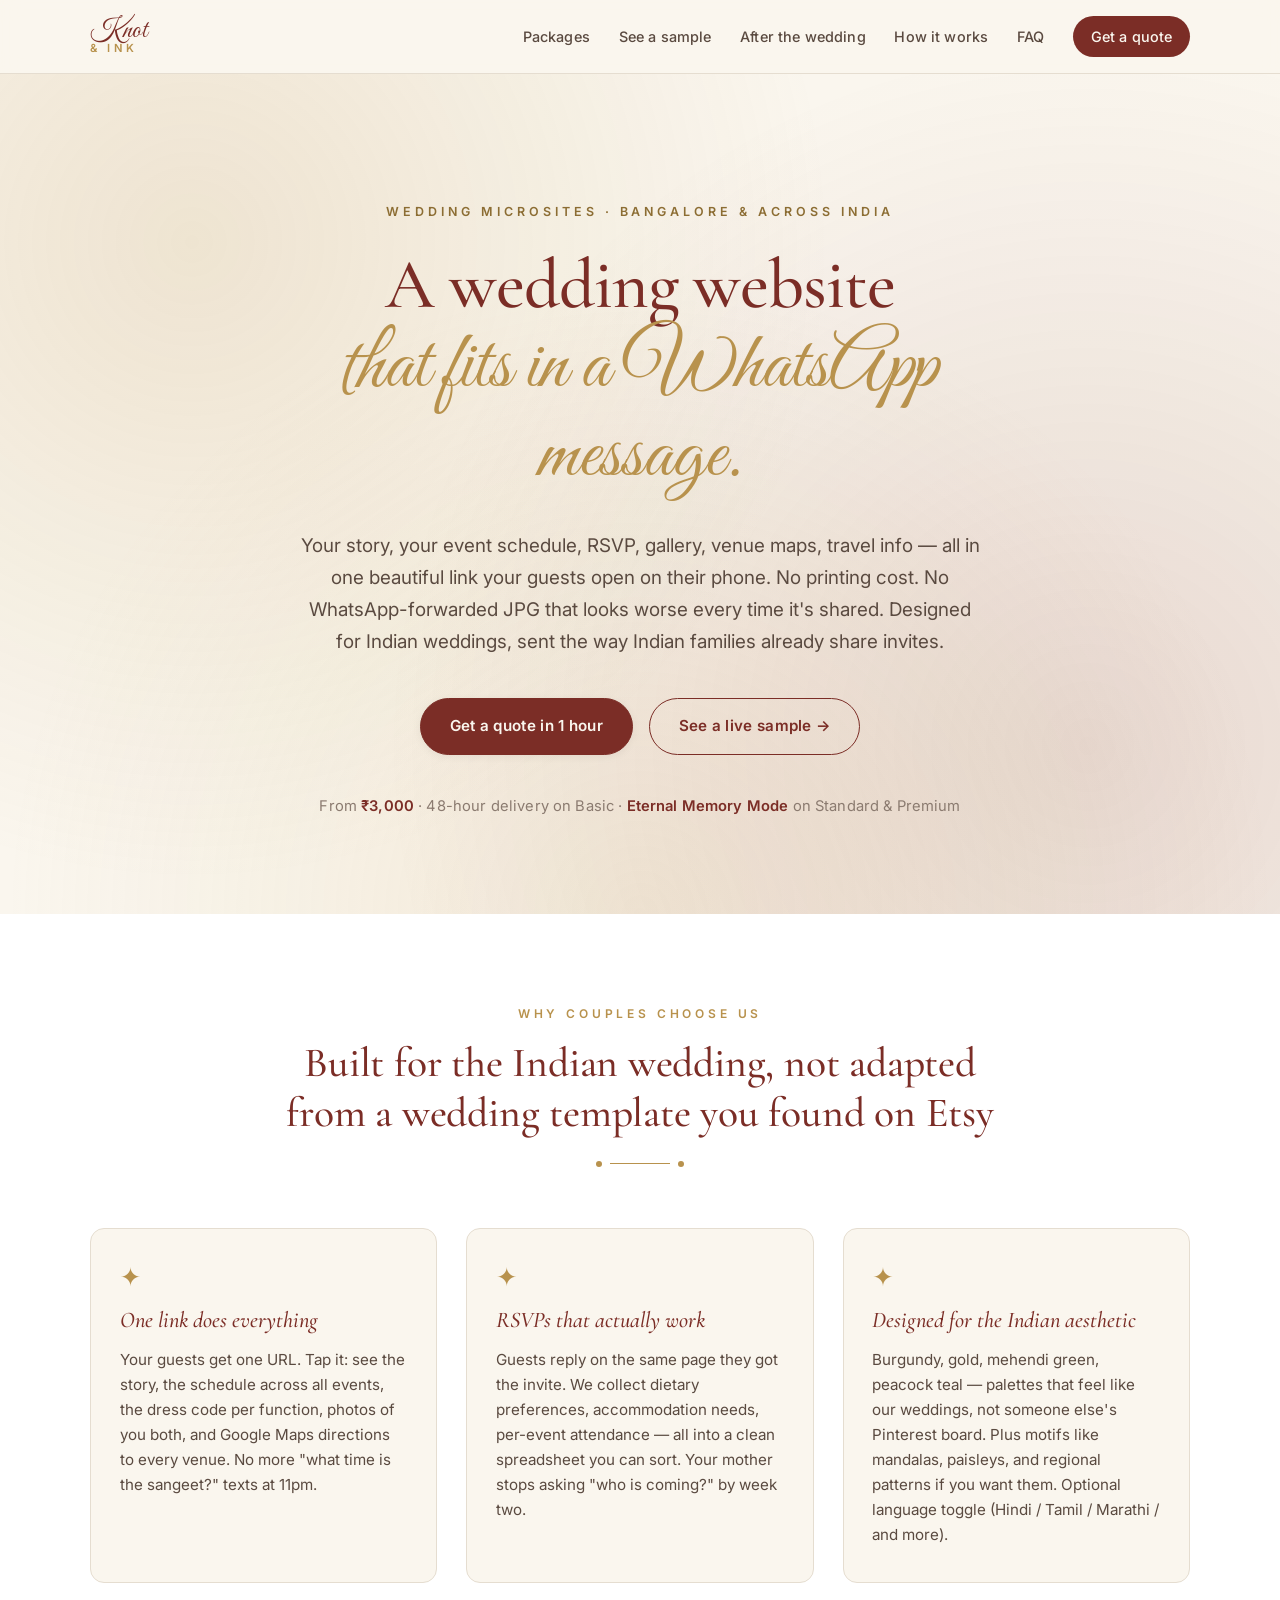
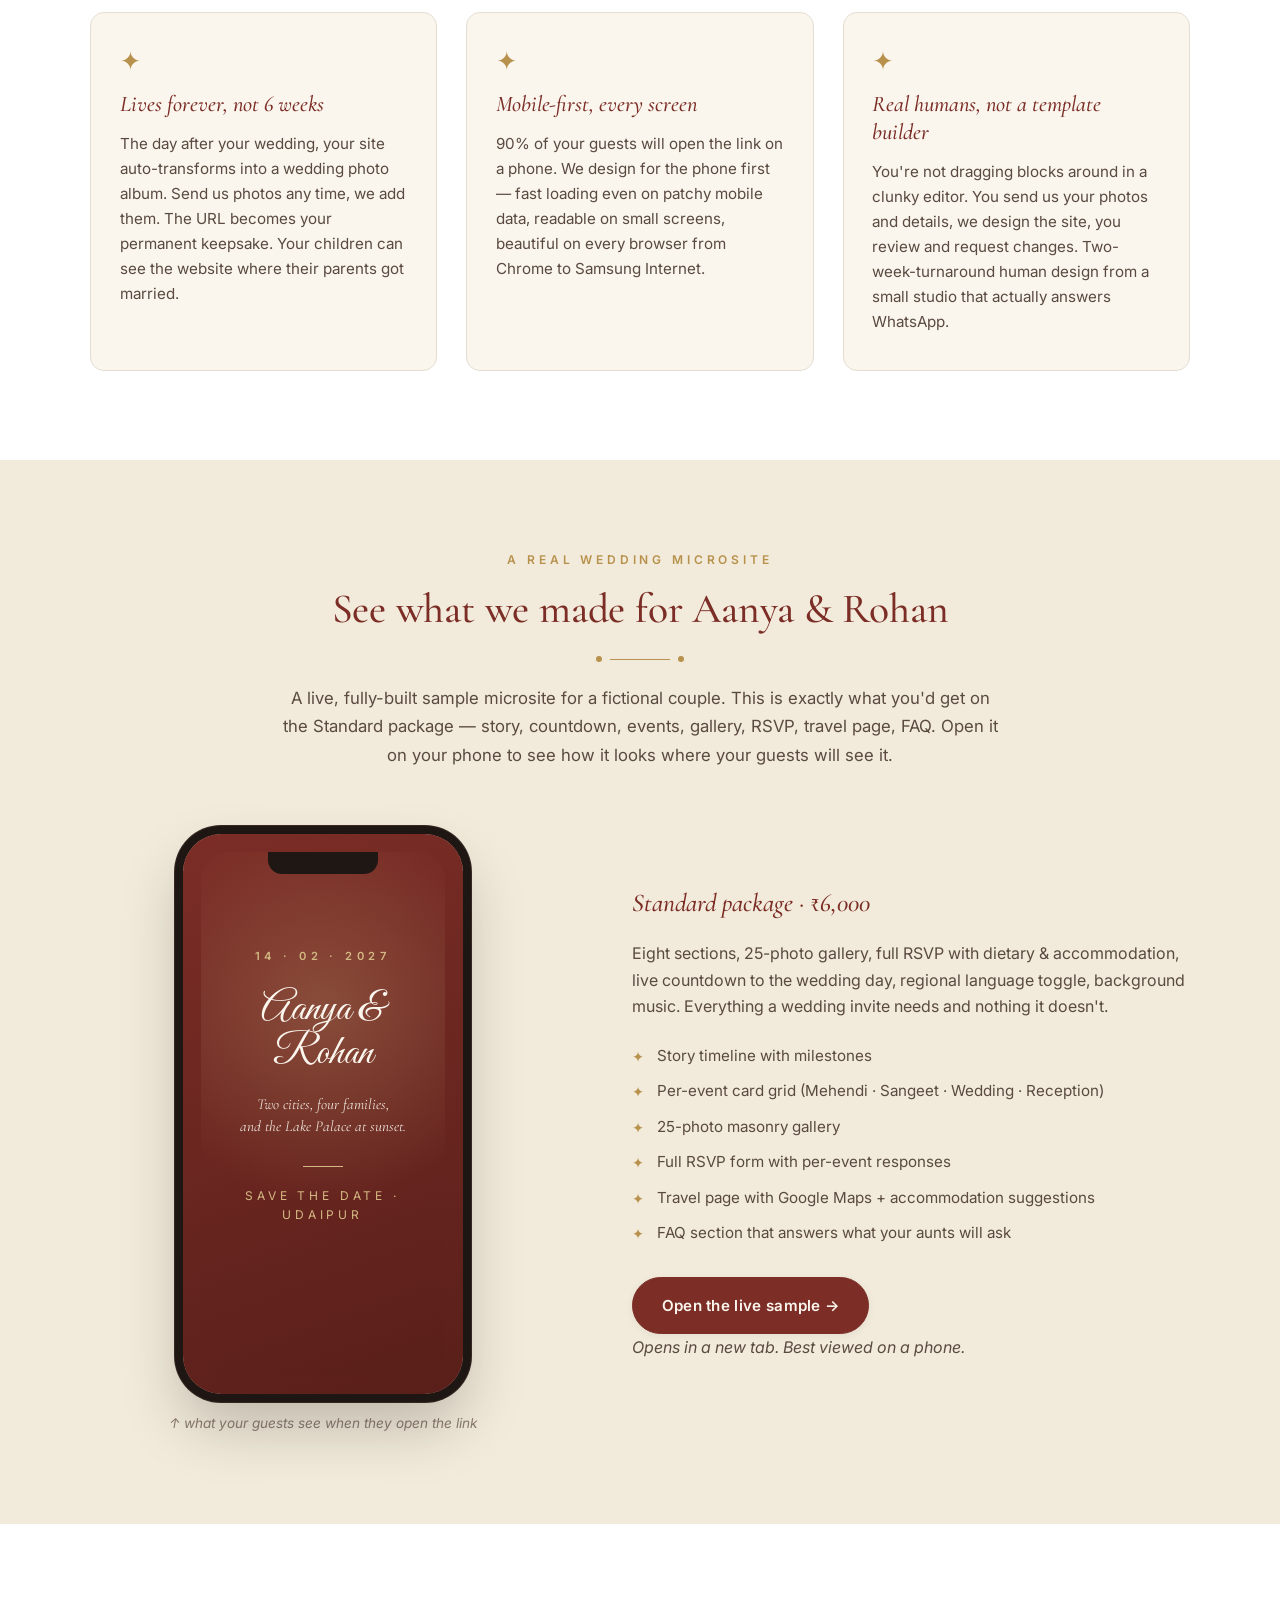
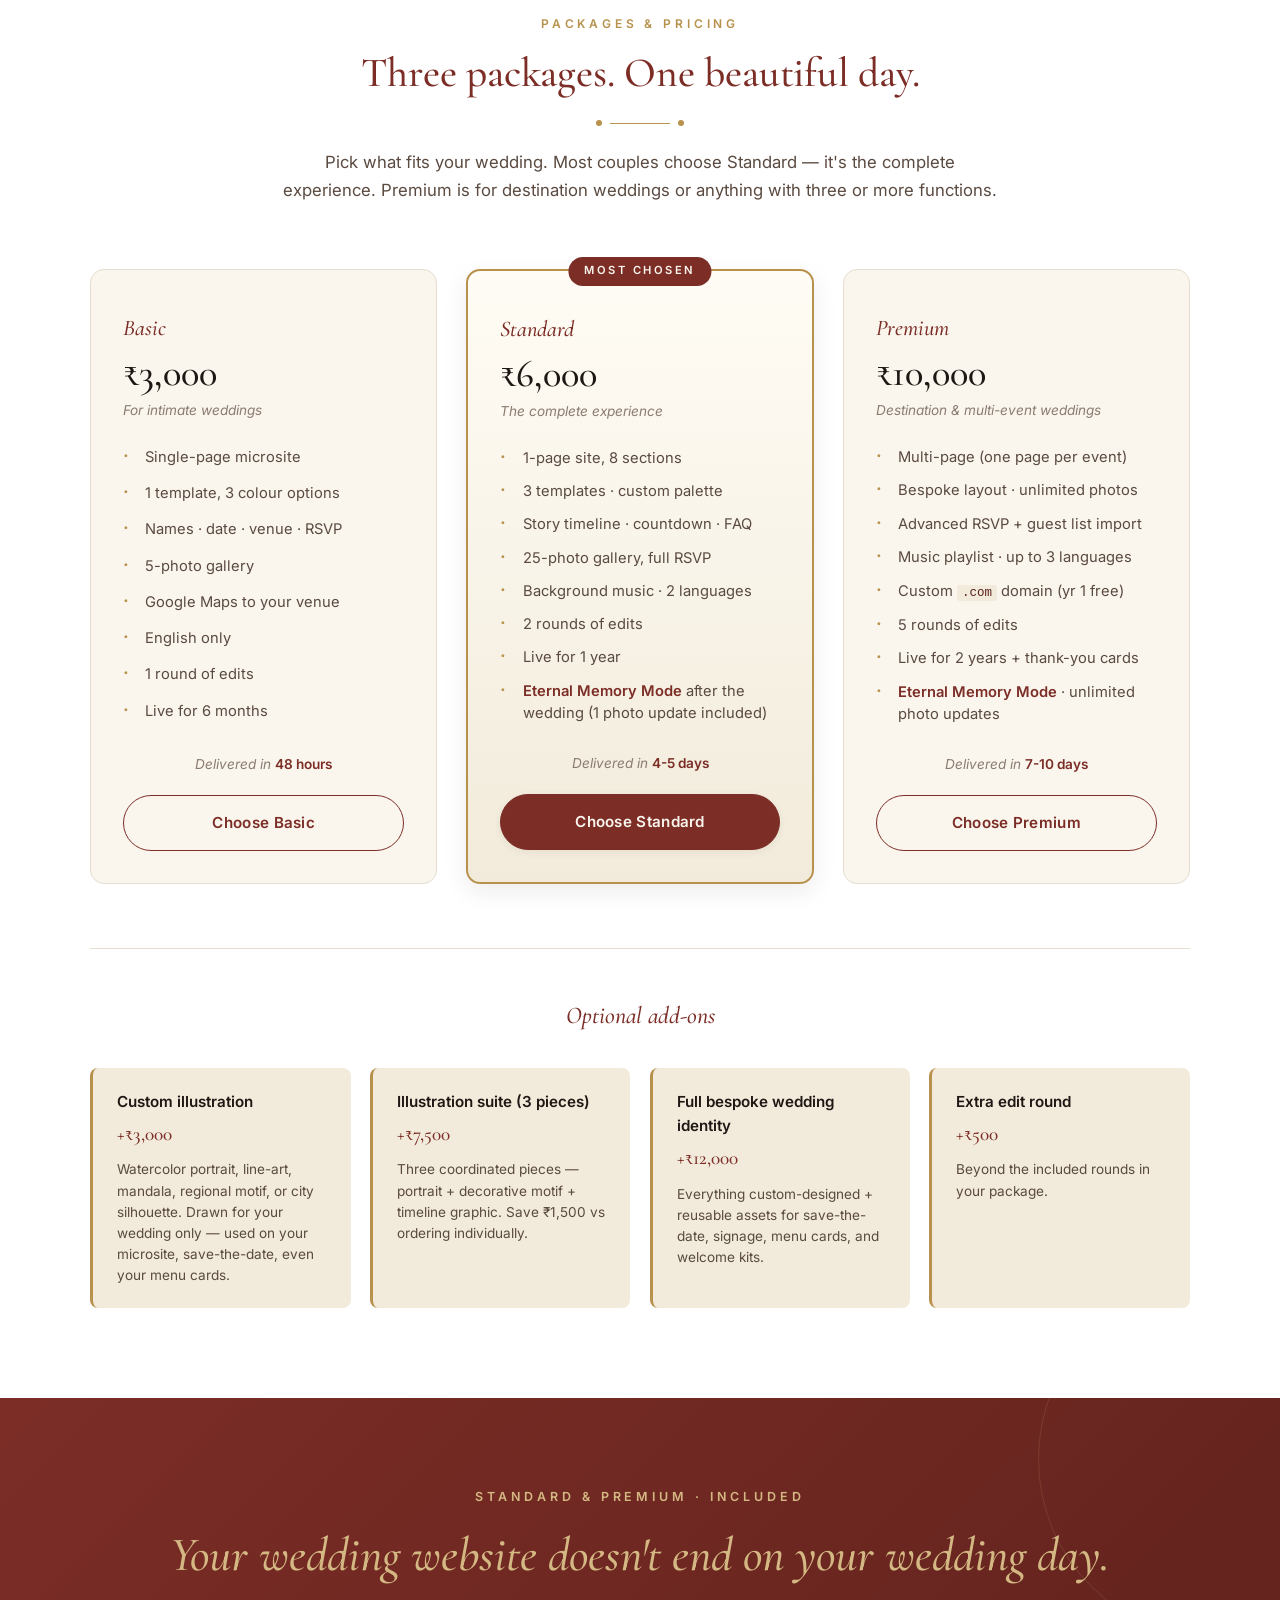
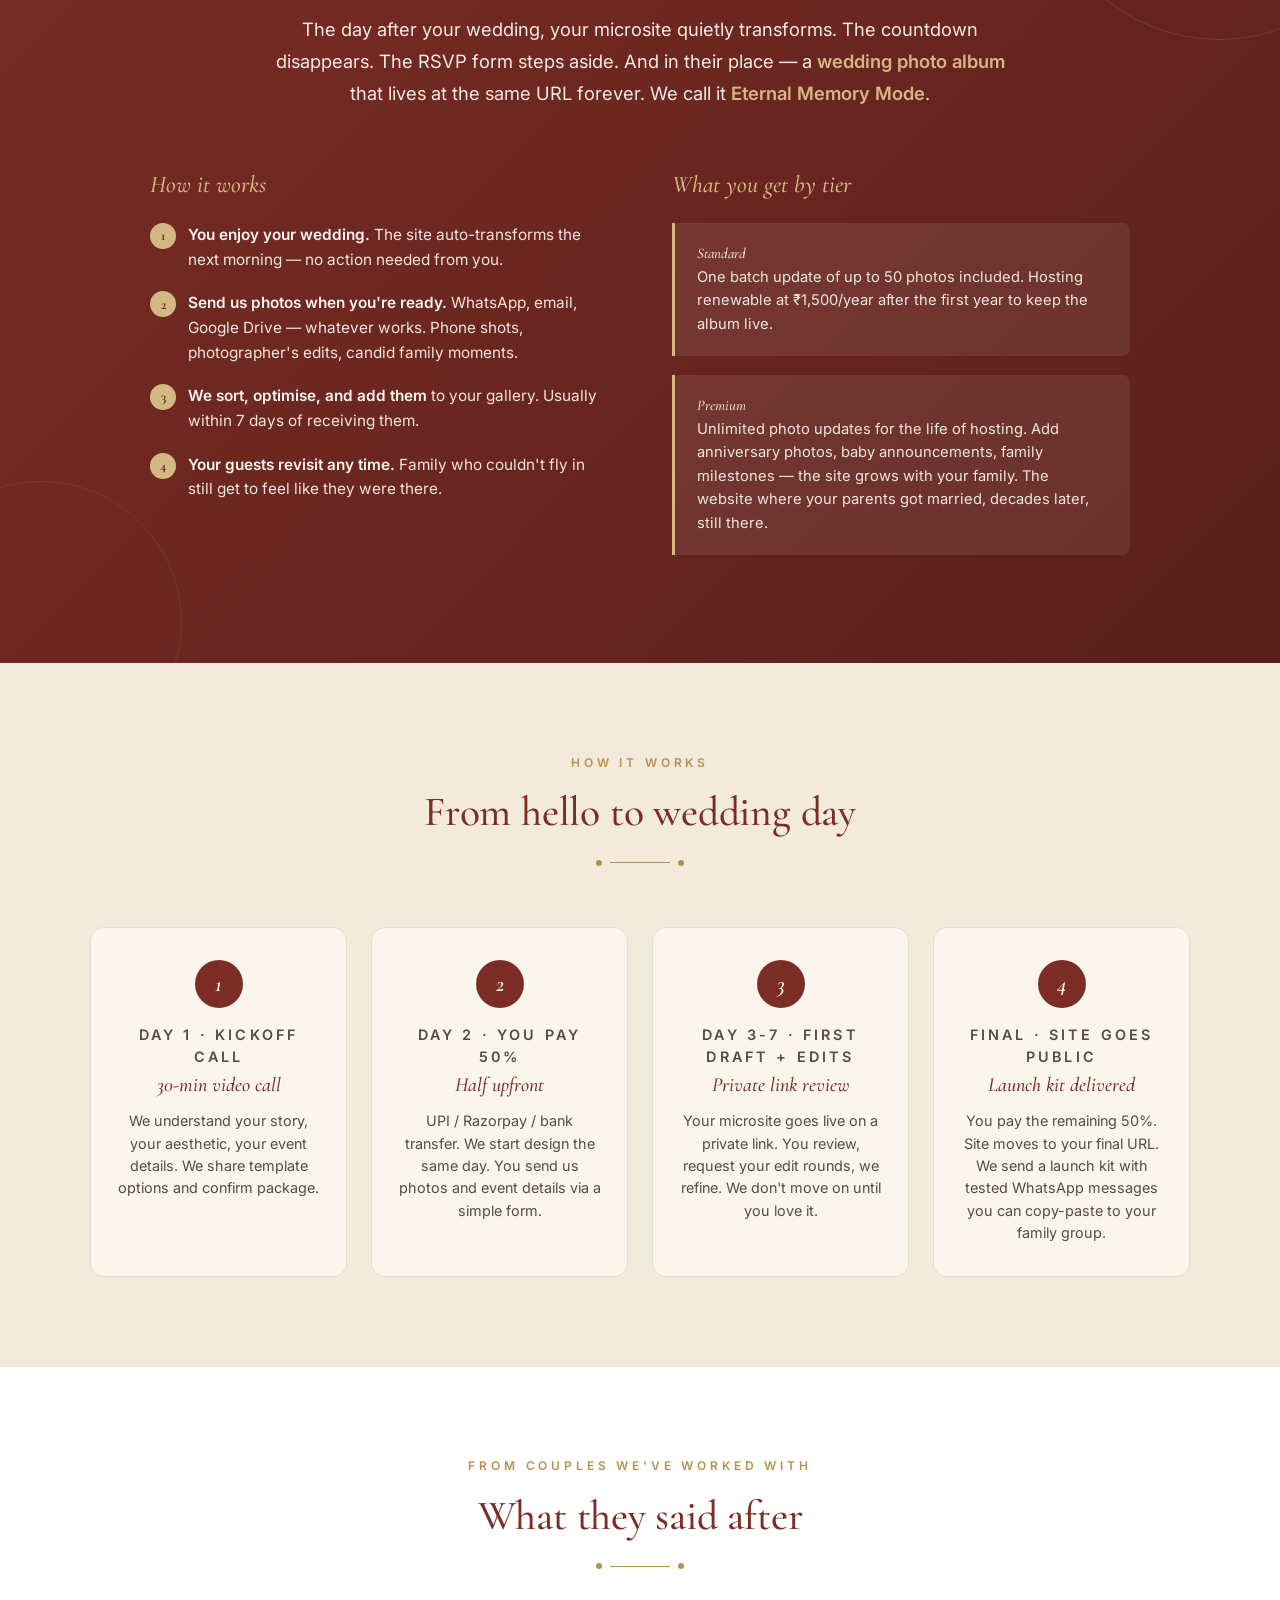
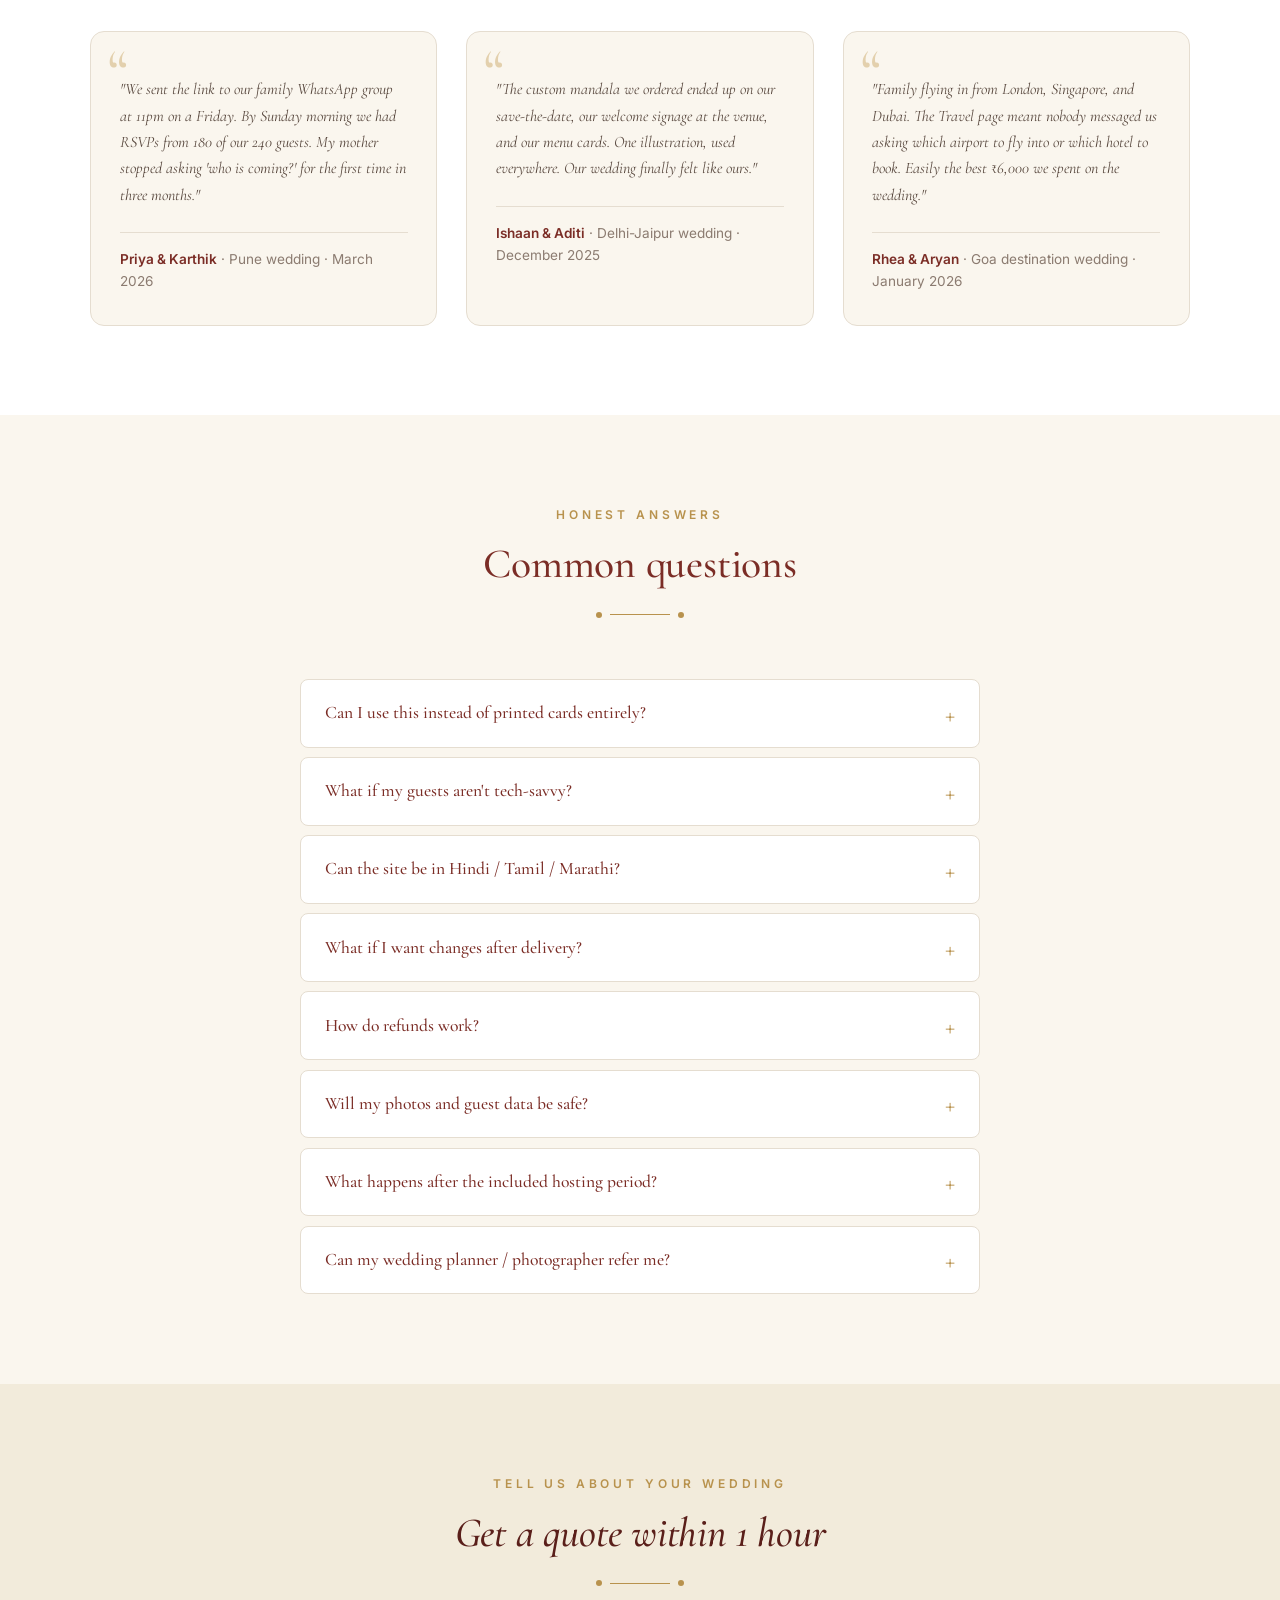
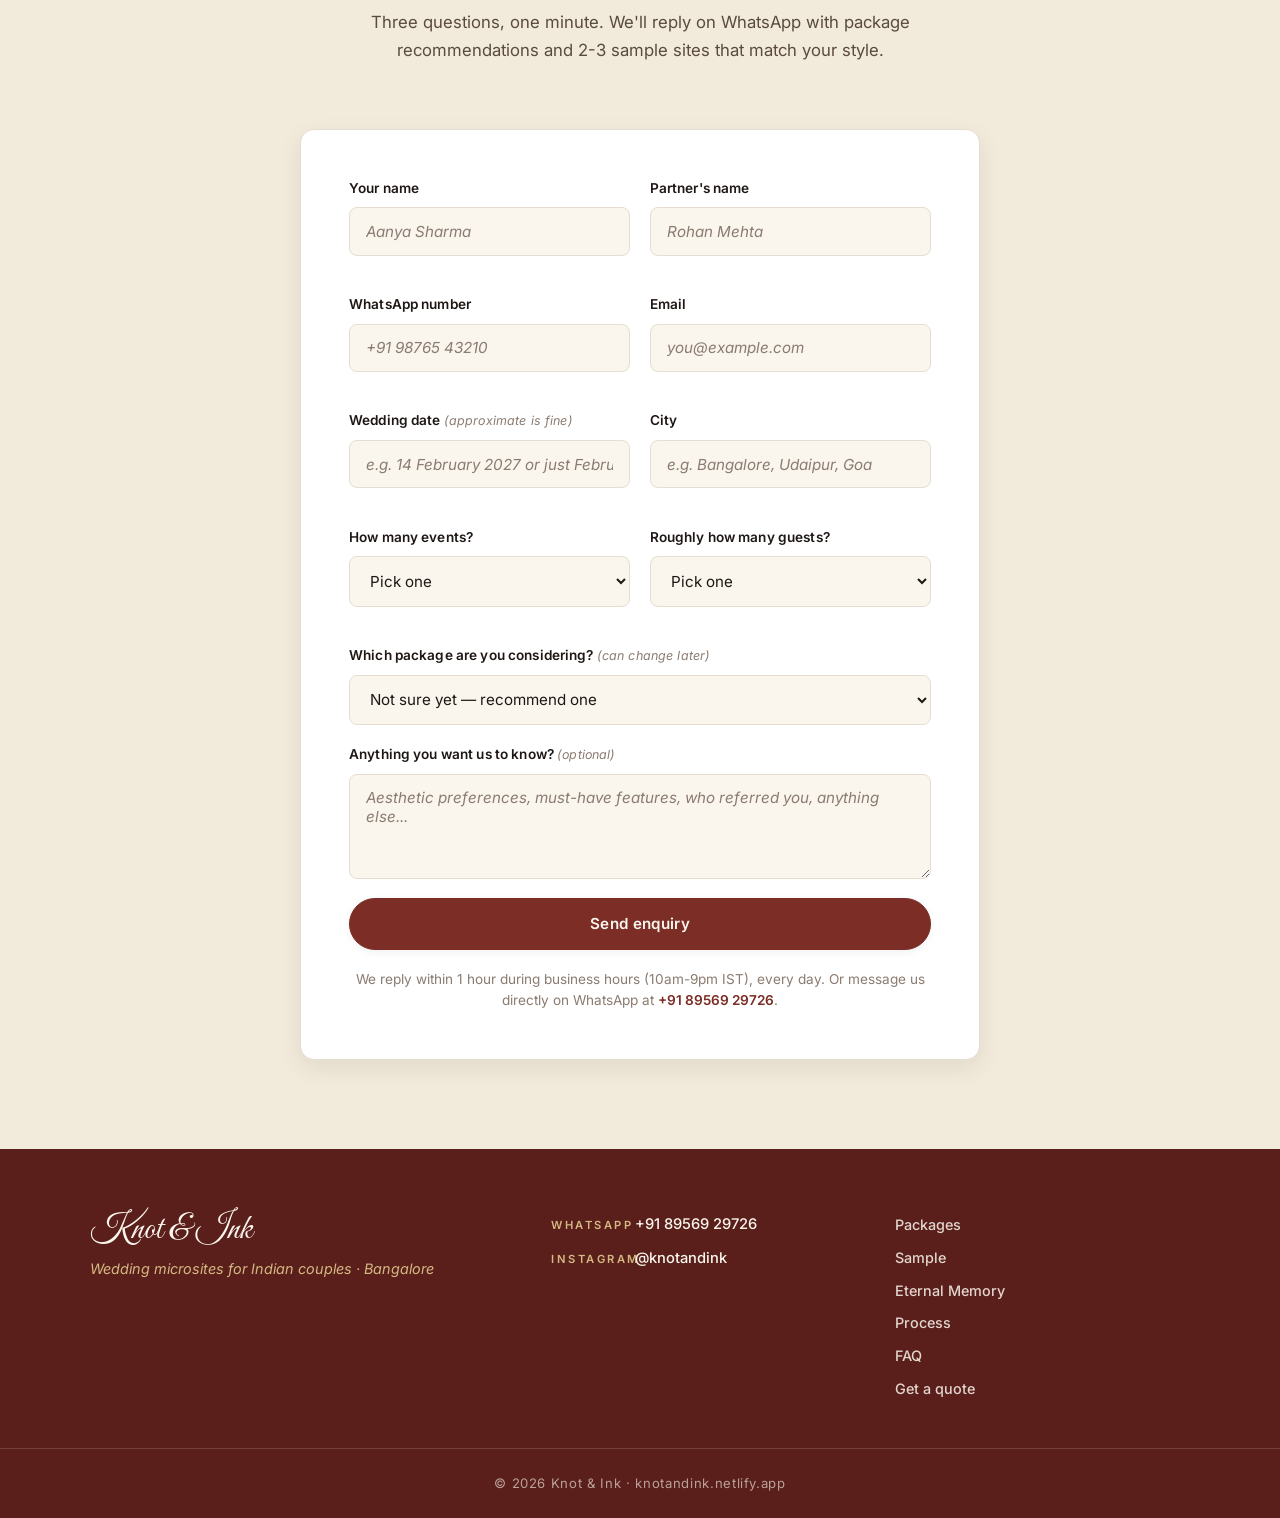
==== landing/index.html @ e6a07e38 "Initial commit: wedding-sites project (Knot & Ink) Includes: - Strategy docs: README, CONTEXT, TODO," ====
<!DOCTYPE html>
<html lang="en">
<head>
<meta charset="UTF-8" />
<meta name="viewport" content="width=device-width, initial-scale=1.0" />
<title>Knot &amp; Ink — Beautiful wedding microsites for Indian couples</title>
<meta name="description" content="Wedding microsites that get shared on WhatsApp instead of printed cards. Story, schedule, RSVP, gallery, travel info — all in one beautiful link. From ₹3,000." />
<meta property="og:title" content="Knot &amp; Ink — Wedding microsites for Indian couples" />
<meta property="og:description" content="A wedding website that fits in a WhatsApp message. From ₹3,000. Eternal Memory Mode included on Standard & Premium." />
<meta property="og:type" content="website" />
<link rel="stylesheet" href="styles.css" />
<link rel="preconnect" href="https://fonts.googleapis.com">
<link rel="preconnect" href="https://fonts.gstatic.com" crossorigin>
<link href="https://fonts.googleapis.com/css2?family=Cormorant+Garamond:ital,wght@0,400;0,500;0,600;1,400;1,500&family=Inter:wght@300;400;500;600;700&family=Great+Vibes&display=swap" rel="stylesheet">
</head>
<body>

<!-- ============================================ NAV ============================================ -->
<header class="nav" id="nav">
  <div class="wrap nav__inner">
    <a class="nav__brand" href="#top">
      <span class="nav__brand-script">Knot</span>
      <span class="nav__brand-mark">&amp; Ink</span>
    </a>
    <nav class="nav__links" aria-label="Primary">
      <a href="#packages">Packages</a>
      <a href="#sample">See a sample</a>
      <a href="#memory">After the wedding</a>
      <a href="#process">How it works</a>
      <a href="#faq">FAQ</a>
      <a href="#enquire" class="nav__cta">Get a quote</a>
    </nav>
    <button class="nav__menu-btn" id="menuBtn" aria-label="Menu" aria-expanded="false">
      <span></span><span></span><span></span>
    </button>
  </div>
</header>

<!-- ============================================ HERO ============================================ -->
<section class="hero" id="top">
  <div class="hero__bg" aria-hidden="true"></div>
  <div class="wrap hero__inner">
    <p class="hero__eyebrow">Wedding Microsites · Bangalore &amp; across India</p>
    <h1 class="hero__title">
      A wedding website<br>
      <em>that fits in a WhatsApp message.</em>
    </h1>
    <p class="hero__lede">
      Your story, your event schedule, RSVP, gallery, venue maps, travel
      info — all in one beautiful link your guests open on their phone.
      No printing cost. No WhatsApp-forwarded JPG that looks worse every
      time it's shared. Designed for Indian weddings, sent the way Indian
      families already share invites.
    </p>
    <div class="hero__cta-row">
      <a href="#enquire" class="btn btn--primary">Get a quote in 1 hour</a>
      <a href="#sample" class="btn btn--ghost">See a live sample →</a>
    </div>
    <p class="hero__trust">
      From <strong>₹3,000</strong> · 48-hour delivery on Basic ·
      <strong>Eternal Memory Mode</strong> on Standard &amp; Premium
    </p>
  </div>
</section>

<!-- ============================================ WHY US ============================================ -->
<section class="why">
  <div class="wrap">
    <header class="section__header">
      <p class="section__eyebrow">Why couples choose us</p>
      <h2 class="section__title">Built for the Indian wedding, not adapted from a wedding template you found on Etsy</h2>
      <div class="section__divider" aria-hidden="true"></div>
    </header>

    <div class="why__grid">
      <div class="why__card">
        <div class="why__icon" aria-hidden="true">✦</div>
        <h3>One link does everything</h3>
        <p>Your guests get one URL. Tap it: see the story, the schedule across all events, the dress code per function, photos of you both, and Google Maps directions to every venue. No more "what time is the sangeet?" texts at 11pm.</p>
      </div>
      <div class="why__card">
        <div class="why__icon" aria-hidden="true">✦</div>
        <h3>RSVPs that actually work</h3>
        <p>Guests reply on the same page they got the invite. We collect dietary preferences, accommodation needs, per-event attendance — all into a clean spreadsheet you can sort. Your mother stops asking "who is coming?" by week two.</p>
      </div>
      <div class="why__card">
        <div class="why__icon" aria-hidden="true">✦</div>
        <h3>Designed for the Indian aesthetic</h3>
        <p>Burgundy, gold, mehendi green, peacock teal — palettes that feel like our weddings, not someone else's Pinterest board. Plus motifs like mandalas, paisleys, and regional patterns if you want them. Optional language toggle (Hindi / Tamil / Marathi / and more).</p>
      </div>
      <div class="why__card">
        <div class="why__icon" aria-hidden="true">✦</div>
        <h3>Lives forever, not 6 weeks</h3>
        <p>The day after your wedding, your site auto-transforms into a wedding photo album. Send us photos any time, we add them. The URL becomes your permanent keepsake. Your children can see the website where their parents got married.</p>
      </div>
      <div class="why__card">
        <div class="why__icon" aria-hidden="true">✦</div>
        <h3>Mobile-first, every screen</h3>
        <p>90% of your guests will open the link on a phone. We design for the phone first — fast loading even on patchy mobile data, readable on small screens, beautiful on every browser from Chrome to Samsung Internet.</p>
      </div>
      <div class="why__card">
        <div class="why__icon" aria-hidden="true">✦</div>
        <h3>Real humans, not a template builder</h3>
        <p>You're not dragging blocks around in a clunky editor. You send us your photos and details, we design the site, you review and request changes. Two-week-turnaround human design from a small studio that actually answers WhatsApp.</p>
      </div>
    </div>
  </div>
</section>

<!-- ============================================ SAMPLE SHOWCASE ============================================ -->
<section class="sample" id="sample">
  <div class="wrap">
    <header class="section__header">
      <p class="section__eyebrow">A real wedding microsite</p>
      <h2 class="section__title">See what we made for Aanya &amp; Rohan</h2>
      <div class="section__divider" aria-hidden="true"></div>
      <p class="section__intro">A live, fully-built sample microsite for a fictional couple. This is exactly what you'd get on the Standard package — story, countdown, events, gallery, RSVP, travel page, FAQ. Open it on your phone to see how it looks where your guests will see it.</p>
    </header>

    <div class="sample__showcase">
      <a href="../samples/aanya-rohan/" class="sample__phone" target="_blank" rel="noopener" aria-label="Open the live Aanya & Rohan sample microsite">
        <div class="sample__phone-frame">
          <div class="sample__phone-content">
            <p class="sample__phone-eyebrow">14 · 02 · 2027</p>
            <p class="sample__phone-script">Aanya &amp; Rohan</p>
            <p class="sample__phone-line">Two cities, four families,<br>and the Lake Palace at sunset.</p>
            <div class="sample__phone-divider" aria-hidden="true"></div>
            <p class="sample__phone-tag">Save the date · Udaipur</p>
            <span class="sample__phone-tap">Tap to open the live sample →</span>
          </div>
        </div>
        <p class="sample__phone-caption">↑ what your guests see when they open the link</p>
      </a>

      <div class="sample__copy">
        <h3>Standard package · ₹6,000</h3>
        <p>Eight sections, 25-photo gallery, full RSVP with dietary &amp; accommodation, live countdown to the wedding day, regional language toggle, background music. Everything a wedding invite needs and nothing it doesn't.</p>
        <ul class="sample__features">
          <li>Story timeline with milestones</li>
          <li>Per-event card grid (Mehendi · Sangeet · Wedding · Reception)</li>
          <li>25-photo masonry gallery</li>
          <li>Full RSVP form with per-event responses</li>
          <li>Travel page with Google Maps + accommodation suggestions</li>
          <li>FAQ section that answers what your aunts will ask</li>
        </ul>
        <a href="../samples/aanya-rohan/" class="btn btn--primary" target="_blank" rel="noopener">Open the live sample →</a>
        <p class="sample__hint">Opens in a new tab. Best viewed on a phone.</p>
      </div>
    </div>
  </div>
</section>

<!-- ============================================ PACKAGES ============================================ -->
<section class="packages" id="packages">
  <div class="wrap">
    <header class="section__header">
      <p class="section__eyebrow">Packages &amp; pricing</p>
      <h2 class="section__title">Three packages. One beautiful day.</h2>
      <div class="section__divider" aria-hidden="true"></div>
      <p class="section__intro">Pick what fits your wedding. Most couples choose Standard — it's the complete experience. Premium is for destination weddings or anything with three or more functions.</p>
    </header>

    <div class="pkg-grid">

      <div class="pkg">
        <p class="pkg__tier">Basic</p>
        <p class="pkg__price">₹3,000</p>
        <p class="pkg__sub">For intimate weddings</p>
        <ul class="pkg__features">
          <li>Single-page microsite</li>
          <li>1 template, 3 colour options</li>
          <li>Names · date · venue · RSVP</li>
          <li>5-photo gallery</li>
          <li>Google Maps to your venue</li>
          <li>English only</li>
          <li>1 round of edits</li>
          <li>Live for 6 months</li>
        </ul>
        <p class="pkg__delivery">Delivered in <strong>48 hours</strong></p>
        <a href="#enquire" class="btn btn--ghost btn--block">Choose Basic</a>
      </div>

      <div class="pkg pkg--featured">
        <span class="pkg__badge">Most chosen</span>
        <p class="pkg__tier">Standard</p>
        <p class="pkg__price">₹6,000</p>
        <p class="pkg__sub">The complete experience</p>
        <ul class="pkg__features">
          <li>1-page site, 8 sections</li>
          <li>3 templates · custom palette</li>
          <li>Story timeline · countdown · FAQ</li>
          <li>25-photo gallery, full RSVP</li>
          <li>Background music · 2 languages</li>
          <li>2 rounds of edits</li>
          <li>Live for 1 year</li>
          <li><strong>Eternal Memory Mode</strong> after the wedding (1 photo update included)</li>
        </ul>
        <p class="pkg__delivery">Delivered in <strong>4-5 days</strong></p>
        <a href="#enquire" class="btn btn--primary btn--block">Choose Standard</a>
      </div>

      <div class="pkg">
        <p class="pkg__tier">Premium</p>
        <p class="pkg__price">₹10,000</p>
        <p class="pkg__sub">Destination &amp; multi-event weddings</p>
        <ul class="pkg__features">
          <li>Multi-page (one page per event)</li>
          <li>Bespoke layout · unlimited photos</li>
          <li>Advanced RSVP + guest list import</li>
          <li>Music playlist · up to 3 languages</li>
          <li>Custom <code>.com</code> domain (yr 1 free)</li>
          <li>5 rounds of edits</li>
          <li>Live for 2 years + thank-you cards</li>
          <li><strong>Eternal Memory Mode</strong> · unlimited photo updates</li>
        </ul>
        <p class="pkg__delivery">Delivered in <strong>7-10 days</strong></p>
        <a href="#enquire" class="btn btn--ghost btn--block">Choose Premium</a>
      </div>

    </div>

    <div class="addons">
      <h3 class="addons__title">Optional add-ons</h3>
      <div class="addons__grid">
        <div class="addon">
          <p class="addon__name">Custom illustration</p>
          <p class="addon__price">+₹3,000</p>
          <p class="addon__desc">Watercolor portrait, line-art, mandala, regional motif, or city silhouette. Drawn for your wedding only — used on your microsite, save-the-date, even your menu cards.</p>
        </div>
        <div class="addon">
          <p class="addon__name">Illustration suite (3 pieces)</p>
          <p class="addon__price">+₹7,500</p>
          <p class="addon__desc">Three coordinated pieces — portrait + decorative motif + timeline graphic. Save ₹1,500 vs ordering individually.</p>
        </div>
        <div class="addon">
          <p class="addon__name">Full bespoke wedding identity</p>
          <p class="addon__price">+₹12,000</p>
          <p class="addon__desc">Everything custom-designed + reusable assets for save-the-date, signage, menu cards, and welcome kits.</p>
        </div>
        <div class="addon">
          <p class="addon__name">Extra edit round</p>
          <p class="addon__price">+₹500</p>
          <p class="addon__desc">Beyond the included rounds in your package.</p>
        </div>
      </div>
    </div>
  </div>
</section>

<!-- ============================================ ETERNAL MEMORY ============================================ -->
<section class="memory" id="memory">
  <div class="wrap memory__inner">
    <p class="memory__eyebrow">Standard &amp; Premium · Included</p>
    <h2 class="memory__title"><em>Your wedding website doesn't end on your wedding day.</em></h2>
    <p class="memory__lede">
      The day after your wedding, your microsite quietly transforms.
      The countdown disappears. The RSVP form steps aside. And in their
      place — a <strong>wedding photo album</strong> that lives at the
      same URL forever. We call it <strong>Eternal Memory Mode</strong>.
    </p>

    <div class="memory__cols">
      <div class="memory__col">
        <h3>How it works</h3>
        <ol>
          <li><strong>You enjoy your wedding.</strong> The site auto-transforms the next morning — no action needed from you.</li>
          <li><strong>Send us photos when you're ready.</strong> WhatsApp, email, Google Drive — whatever works. Phone shots, photographer's edits, candid family moments.</li>
          <li><strong>We sort, optimise, and add them</strong> to your gallery. Usually within 7 days of receiving them.</li>
          <li><strong>Your guests revisit any time.</strong> Family who couldn't fly in still get to feel like they were there.</li>
        </ol>
      </div>

      <div class="memory__col">
        <h3>What you get by tier</h3>
        <div class="memory__tier">
          <p class="memory__tier-name">Standard</p>
          <p>One batch update of up to 50 photos included. Hosting renewable at ₹1,500/year after the first year to keep the album live.</p>
        </div>
        <div class="memory__tier">
          <p class="memory__tier-name">Premium</p>
          <p>Unlimited photo updates for the life of hosting. Add anniversary photos, baby announcements, family milestones — the site grows with your family. The website where your parents got married, decades later, still there.</p>
        </div>
      </div>
    </div>
  </div>
</section>

<!-- ============================================ PROCESS ============================================ -->
<section class="process" id="process">
  <div class="wrap">
    <header class="section__header">
      <p class="section__eyebrow">How it works</p>
      <h2 class="section__title">From hello to wedding day</h2>
      <div class="section__divider" aria-hidden="true"></div>
    </header>

    <div class="process__steps">
      <div class="process__step">
        <div class="process__num">1</div>
        <p class="process__when">Day 1 · Kickoff call</p>
        <h3>30-min video call</h3>
        <p>We understand your story, your aesthetic, your event details. We share template options and confirm package.</p>
      </div>
      <div class="process__step">
        <div class="process__num">2</div>
        <p class="process__when">Day 2 · You pay 50%</p>
        <h3>Half upfront</h3>
        <p>UPI / Razorpay / bank transfer. We start design the same day. You send us photos and event details via a simple form.</p>
      </div>
      <div class="process__step">
        <div class="process__num">3</div>
        <p class="process__when">Day 3-7 · First draft + edits</p>
        <h3>Private link review</h3>
        <p>Your microsite goes live on a private link. You review, request your edit rounds, we refine. We don't move on until you love it.</p>
      </div>
      <div class="process__step">
        <div class="process__num">4</div>
        <p class="process__when">Final · Site goes public</p>
        <h3>Launch kit delivered</h3>
        <p>You pay the remaining 50%. Site moves to your final URL. We send a launch kit with tested WhatsApp messages you can copy-paste to your family group.</p>
      </div>
    </div>
  </div>
</section>

<!-- ============================================ TESTIMONIALS ============================================ -->
<section class="testimonials">
  <div class="wrap">
    <header class="section__header">
      <p class="section__eyebrow">From couples we've worked with</p>
      <h2 class="section__title">What they said after</h2>
      <div class="section__divider" aria-hidden="true"></div>
    </header>

    <div class="testimonials__grid">
      <blockquote class="testimonial">
        <p class="testimonial__quote">"We sent the link to our family WhatsApp group at 11pm on a Friday. By Sunday morning we had RSVPs from 180 of our 240 guests. My mother stopped asking 'who is coming?' for the first time in three months."</p>
        <footer><strong>Priya &amp; Karthik</strong> · Pune wedding · March 2026</footer>
      </blockquote>

      <blockquote class="testimonial">
        <p class="testimonial__quote">"The custom mandala we ordered ended up on our save-the-date, our welcome signage at the venue, and our menu cards. One illustration, used everywhere. Our wedding finally felt like ours."</p>
        <footer><strong>Ishaan &amp; Aditi</strong> · Delhi-Jaipur wedding · December 2025</footer>
      </blockquote>

      <blockquote class="testimonial">
        <p class="testimonial__quote">"Family flying in from London, Singapore, and Dubai. The Travel page meant nobody messaged us asking which airport to fly into or which hotel to book. Easily the best ₹6,000 we spent on the wedding."</p>
        <footer><strong>Rhea &amp; Aryan</strong> · Goa destination wedding · January 2026</footer>
      </blockquote>
    </div>
  </div>
</section>

<!-- ============================================ FAQ ============================================ -->
<section class="faq" id="faq">
  <div class="wrap wrap--narrow">
    <header class="section__header">
      <p class="section__eyebrow">Honest answers</p>
      <h2 class="section__title">Common questions</h2>
      <div class="section__divider" aria-hidden="true"></div>
    </header>

    <div class="faq__list">
      <details class="faq__item">
        <summary>Can I use this instead of printed cards entirely?</summary>
        <p>Most of our couples do exactly that — they save the printing cost (often ₹15-40k for 200 cards) and put it elsewhere. A small number do both: a single luxe printed card for grandparents and the immediate family, microsite for everyone else. Either way works.</p>
      </details>
      <details class="faq__item">
        <summary>What if my guests aren't tech-savvy?</summary>
        <p>If they can open a WhatsApp message, they can open the microsite. There's no app, no login, no signup. They tap the link, the site opens, they tap RSVP, they fill three fields. We've designed for grandparents.</p>
      </details>
      <details class="faq__item">
        <summary>Can the site be in Hindi / Tamil / Marathi?</summary>
        <p>Yes. Standard package includes English + 1 regional language with a toggle. Premium goes up to 3. Currently supported: Hindi, Tamil, Telugu, Marathi, Kannada, Malayalam, Bengali, Punjabi, Gujarati. Ask if you need another.</p>
      </details>
      <details class="faq__item">
        <summary>What if I want changes after delivery?</summary>
        <p>Each package includes edit rounds (1 / 2 / 5 for Basic / Standard / Premium). Beyond that, additional rounds are ₹500 each. We hold this line firmly — without it, hourly rates collapse and we can't keep prices low.</p>
      </details>
      <details class="faq__item">
        <summary>How do refunds work?</summary>
        <p>50% upfront, 50% on delivery. The 50% upfront is non-refundable once design starts (because we've already done the work). If you cancel before we begin design, full refund. Once your site is live and you've paid the balance, no further refunds — but we keep working on edit rounds until you're happy within your package limit.</p>
      </details>
      <details class="faq__item">
        <summary>Will my photos and guest data be safe?</summary>
        <p>Site is SSL-secured (green padlock). Guest RSVP data is stored in a private spreadsheet only you and we can access. Your photos are hosted on industry-standard image CDN — same providers used by major news sites. We never reuse your photos for marketing without your written permission.</p>
      </details>
      <details class="faq__item">
        <summary>What happens after the included hosting period?</summary>
        <p>Basic stays live for 6 months. Standard for 1 year, Premium for 2 years. After that, hosting is renewable at ₹1,500/year — most couples renew at least once because the site has become their wedding album. If you don't renew, the site is archived and we keep your final files for 2 more years in case you change your mind.</p>
      </details>
      <details class="faq__item">
        <summary>Can my wedding planner / photographer refer me?</summary>
        <p>Yes — and they'll get a 15% commission. Mention them in the enquiry form so we know to credit them. (Doesn't change your price.)</p>
      </details>
    </div>
  </div>
</section>

<!-- ============================================ ENQUIRY FORM ============================================ -->
<section class="enquire" id="enquire">
  <div class="wrap wrap--narrow">
    <header class="section__header">
      <p class="section__eyebrow">Tell us about your wedding</p>
      <h2 class="section__title"><em>Get a quote within 1 hour</em></h2>
      <div class="section__divider" aria-hidden="true"></div>
      <p class="section__intro">Three questions, one minute. We'll reply on WhatsApp with package recommendations and 2-3 sample sites that match your style.</p>
    </header>

    <form class="enquire-form" id="enquireForm" novalidate>
      <div class="form-row form-row--two">
        <label class="field">
          <span class="field__label">Your name</span>
          <input type="text" name="name" required placeholder="Aanya Sharma" />
        </label>
        <label class="field">
          <span class="field__label">Partner's name</span>
          <input type="text" name="partner" required placeholder="Rohan Mehta" />
        </label>
      </div>

      <div class="form-row form-row--two">
        <label class="field">
          <span class="field__label">WhatsApp number</span>
          <input type="tel" name="phone" required placeholder="+91 98765 43210" />
        </label>
        <label class="field">
          <span class="field__label">Email</span>
          <input type="email" name="email" required placeholder="you@example.com" />
        </label>
      </div>

      <div class="form-row form-row--two">
        <label class="field">
          <span class="field__label">Wedding date <span class="field__opt">(approximate is fine)</span></span>
          <input type="text" name="date" required placeholder="e.g. 14 February 2027 or just February 2027" />
        </label>
        <label class="field">
          <span class="field__label">City</span>
          <input type="text" name="city" required placeholder="e.g. Bangalore, Udaipur, Goa" />
        </label>
      </div>

      <div class="form-row form-row--two">
        <label class="field">
          <span class="field__label">How many events?</span>
          <select name="events" required>
            <option value="">Pick one</option>
            <option>Just the wedding + reception</option>
            <option>Mehendi + Sangeet + Wedding + Reception</option>
            <option>Full schedule (5+ events incl. roka, haldi, etc.)</option>
            <option>Destination wedding (multi-day)</option>
          </select>
        </label>
        <label class="field">
          <span class="field__label">Roughly how many guests?</span>
          <select name="guests" required>
            <option value="">Pick one</option>
            <option>Up to 100</option>
            <option>100 – 250</option>
            <option>250 – 500</option>
            <option>500+</option>
          </select>
        </label>
      </div>

      <label class="field">
        <span class="field__label">Which package are you considering? <span class="field__opt">(can change later)</span></span>
        <select name="package">
          <option value="">Not sure yet — recommend one</option>
          <option>Basic (₹3,000)</option>
          <option>Standard (₹6,000)</option>
          <option>Premium (₹10,000)</option>
          <option>Premium + custom illustrations</option>
        </select>
      </label>

      <label class="field">
        <span class="field__label">Anything you want us to know? <span class="field__opt">(optional)</span></span>
        <textarea name="notes" rows="4" placeholder="Aesthetic preferences, must-have features, who referred you, anything else..."></textarea>
      </label>

      <button type="submit" class="btn btn--primary btn--block">Send enquiry</button>
      <p class="enquire-form__note">We reply within 1 hour during business hours (10am-9pm IST), every day. Or message us directly on WhatsApp at <a href="https://wa.me/918956929726">+91 89569 29726</a>.</p>
    </form>

    <div class="enquire-form__success" id="enquireSuccess" hidden>
      <p class="enquire-form__success-mark">✓</p>
      <h3>Got it — talk soon</h3>
      <p>We've received your enquiry and will reply on WhatsApp within an hour. Meanwhile, take another look at the <a href="../samples/aanya-rohan/" target="_blank" rel="noopener">live sample</a>.</p>
    </div>
  </div>
</section>

<!-- ============================================ FOOTER ============================================ -->
<footer class="footer">
  <div class="wrap footer__inner">
    <div class="footer__brand">
      <p class="footer__brand-script">Knot &amp; Ink</p>
      <p class="footer__tag">Wedding microsites for Indian couples · Bangalore</p>
    </div>
    <div class="footer__contact">
      <p><span>WhatsApp</span> <a href="https://wa.me/918956929726">+91 89569 29726</a></p>
      <p><span>Instagram</span> <a href="https://instagram.com/knotandink" rel="noopener">@knotandink</a></p>
    </div>
    <div class="footer__nav">
      <a href="#packages">Packages</a>
      <a href="#sample">Sample</a>
      <a href="#memory">Eternal Memory</a>
      <a href="#process">Process</a>
      <a href="#faq">FAQ</a>
      <a href="#enquire">Get a quote</a>
    </div>
  </div>
  <div class="footer__bar">
    <p>© 2026 Knot &amp; Ink · knotandink.netlify.app</p>
  </div>
</footer>

<script src="script.js"></script>
</body>
</html>
---- landing/styles.css ----
/* ==========================================================================
   Knot & Ink — Landing page
   Wedding microsite service · public-facing site for couples
   Palette + typography mirror the couple-deck and sample microsite
   ========================================================================== */

:root {
  /* Brand palette — burgundy + antique gold + cream */
  --burgundy:        #7B2D26;
  --burgundy-deep:   #5A1F1A;
  --gold:            #B8924D;
  --gold-soft:       #D4B883;
  --gold-deep:       #8C6D33;
  --cream:           #FAF6EE;
  --cream-warm:      #F2EBDB;
  --rose:            #E8C5C0;
  --rose-deep:       #B87E78;

  --ink:             #1F1714;
  --ink-soft:        #5A4A40;
  --ink-faint:       #8B7B70;
  --line:            #E5DDD0;

  /* Typography */
  --serif:  'Cormorant Garamond', 'Times New Roman', serif;
  --sans:   'Inter', system-ui, -apple-system, 'Segoe UI', Roboto, sans-serif;
  --script: 'Great Vibes', 'Brush Script MT', cursive;

  /* Layout */
  --max-w:        1180px;
  --max-w-narrow: 760px;
  --pad-section:  clamp(3.5rem, 7vw, 6rem);
  --radius:       8px;
  --radius-lg:    14px;

  /* Shadows */
  --shadow-sm: 0 2px 8px rgba(31, 23, 20, 0.06);
  --shadow-md: 0 8px 24px rgba(31, 23, 20, 0.08);
  --shadow-lg: 0 18px 40px rgba(31, 23, 20, 0.12);
}

* { box-sizing: border-box; }

html { scroll-behavior: smooth; -webkit-text-size-adjust: 100%; }

body {
  margin: 0;
  font-family: var(--sans);
  font-size: 16px;
  line-height: 1.6;
  color: var(--ink);
  background: var(--cream);
  -webkit-font-smoothing: antialiased;
  -moz-osx-font-smoothing: grayscale;
}

img { max-width: 100%; display: block; }

a { color: var(--burgundy); text-decoration: none; }
a:hover { color: var(--burgundy-deep); }

.wrap {
  width: 100%;
  max-width: var(--max-w);
  margin: 0 auto;
  padding: 0 clamp(1rem, 4vw, 2.5rem);
}
.wrap--narrow { max-width: var(--max-w-narrow); }

/* ==========================================================================
   NAV
   ========================================================================== */
.nav {
  position: sticky;
  top: 0;
  z-index: 50;
  background: rgba(250, 246, 238, 0.95);
  backdrop-filter: blur(10px);
  -webkit-backdrop-filter: blur(10px);
  border-bottom: 1px solid var(--line);
}
.nav__inner {
  display: flex;
  align-items: center;
  justify-content: space-between;
  padding-top: 1rem;
  padding-bottom: 1rem;
  gap: 2rem;
}
.nav__brand {
  display: flex;
  flex-direction: column;
  line-height: 1;
  text-decoration: none;
}
.nav__brand-script {
  font-family: var(--script);
  font-size: 1.7rem;
  color: var(--burgundy);
  letter-spacing: 0.02em;
  margin-bottom: -2px;
}
.nav__brand-mark {
  font-family: var(--sans);
  font-size: 0.7rem;
  letter-spacing: 0.32em;
  text-transform: uppercase;
  color: var(--gold);
  font-weight: 600;
}
.nav__links {
  display: flex;
  gap: 1.8rem;
  align-items: center;
}
.nav__links a {
  font-size: 0.9rem;
  color: var(--ink-soft);
  font-weight: 500;
  letter-spacing: 0.01em;
  transition: color 0.2s;
}
.nav__links a:hover { color: var(--burgundy); }
.nav__cta {
  background: var(--burgundy);
  color: var(--cream) !important;
  padding: 0.55rem 1.1rem;
  border-radius: 999px;
  transition: background 0.2s;
}
.nav__cta:hover { background: var(--burgundy-deep); color: var(--cream) !important; }

.nav__menu-btn {
  display: none;
  background: none;
  border: 0;
  padding: 0.5rem;
  cursor: pointer;
  flex-direction: column;
  gap: 5px;
}
.nav__menu-btn span {
  display: block;
  width: 22px;
  height: 2px;
  background: var(--burgundy);
  transition: transform 0.2s, opacity 0.2s;
}
.nav__menu-btn[aria-expanded="true"] span:nth-child(1) { transform: translateY(7px) rotate(45deg); }
.nav__menu-btn[aria-expanded="true"] span:nth-child(2) { opacity: 0; }
.nav__menu-btn[aria-expanded="true"] span:nth-child(3) { transform: translateY(-7px) rotate(-45deg); }

/* ==========================================================================
   BUTTONS
   ========================================================================== */
.btn {
  display: inline-block;
  padding: 0.95rem 1.8rem;
  font-family: var(--sans);
  font-size: 0.95rem;
  font-weight: 600;
  letter-spacing: 0.02em;
  border-radius: 999px;
  border: 1.5px solid transparent;
  cursor: pointer;
  text-align: center;
  transition: transform 0.15s, background 0.2s, color 0.2s, border-color 0.2s, box-shadow 0.2s;
  text-decoration: none;
}
.btn--primary {
  background: var(--burgundy);
  color: var(--cream);
  border-color: var(--burgundy);
  box-shadow: var(--shadow-sm);
}
.btn--primary:hover {
  background: var(--burgundy-deep);
  border-color: var(--burgundy-deep);
  color: var(--cream);
  transform: translateY(-1px);
  box-shadow: var(--shadow-md);
}
.btn--ghost {
  background: transparent;
  color: var(--burgundy);
  border-color: var(--burgundy);
}
.btn--ghost:hover {
  background: var(--burgundy);
  color: var(--cream);
}
.btn--block { display: block; width: 100%; }

/* ==========================================================================
   SECTION HEADERS — shared
   ========================================================================== */
.section__header {
  text-align: center;
  max-width: 720px;
  margin: 0 auto clamp(2.5rem, 5vw, 4rem);
}
.section__eyebrow {
  font-size: 0.75rem;
  letter-spacing: 0.32em;
  text-transform: uppercase;
  color: var(--gold);
  font-weight: 600;
  margin: 0 0 1rem;
}
.section__title {
  font-family: var(--serif);
  font-weight: 500;
  font-size: clamp(1.8rem, 4vw, 2.6rem);
  color: var(--burgundy);
  margin: 0 0 1.5rem;
  line-height: 1.2;
  letter-spacing: -0.005em;
}
.section__title em {
  font-style: italic;
  color: var(--burgundy-deep);
}
.section__divider {
  width: 60px;
  height: 1px;
  background: var(--gold);
  margin: 0 auto 1.5rem;
  position: relative;
}
.section__divider::before,
.section__divider::after {
  content: "";
  position: absolute;
  top: 50%;
  width: 6px;
  height: 6px;
  background: var(--gold);
  border-radius: 50%;
  transform: translateY(-50%);
}
.section__divider::before { left: -14px; }
.section__divider::after  { right: -14px; }
.section__intro {
  font-size: 1.05rem;
  color: var(--ink-soft);
  line-height: 1.7;
  margin: 0;
}

/* ==========================================================================
   HERO
   ========================================================================== */
.hero {
  position: relative;
  padding: clamp(4rem, 10vw, 8rem) 0 clamp(4rem, 8vw, 6rem);
  overflow: hidden;
  background: var(--cream);
}
.hero__bg {
  position: absolute;
  inset: 0;
  background:
    radial-gradient(circle at 15% 20%, rgba(184, 146, 77, 0.18) 0%, transparent 50%),
    radial-gradient(circle at 85% 80%, rgba(123, 45, 38, 0.15) 0%, transparent 55%),
    radial-gradient(circle at 50% 100%, rgba(212, 184, 131, 0.2) 0%, transparent 60%),
    var(--cream);
  z-index: 0;
}
.hero__inner {
  position: relative;
  z-index: 1;
  text-align: center;
  max-width: 840px;
}
.hero__eyebrow {
  font-size: 0.78rem;
  letter-spacing: 0.32em;
  text-transform: uppercase;
  color: var(--gold-deep);
  font-weight: 600;
  margin: 0 0 1.5rem;
}
.hero__title {
  font-family: var(--serif);
  font-weight: 500;
  font-size: clamp(2.4rem, 6vw, 4.4rem);
  color: var(--burgundy);
  margin: 0 0 1.8rem;
  line-height: 1.1;
  letter-spacing: -0.015em;
}
.hero__title em {
  font-family: var(--script);
  font-weight: 400;
  font-style: normal;
  color: var(--gold);
  font-size: 1.15em;
  letter-spacing: 0;
}
.hero__lede {
  font-size: clamp(1rem, 2vw, 1.18rem);
  line-height: 1.7;
  color: var(--ink-soft);
  margin: 0 0 2.5rem;
  max-width: 680px;
  margin-left: auto;
  margin-right: auto;
}
.hero__cta-row {
  display: flex;
  gap: 1rem;
  justify-content: center;
  flex-wrap: wrap;
  margin-bottom: 2.5rem;
}
.hero__trust {
  font-size: 0.92rem;
  color: var(--ink-faint);
  margin: 0;
  letter-spacing: 0.01em;
}
.hero__trust strong { color: var(--burgundy); font-weight: 600; }

/* ==========================================================================
   WHY US
   ========================================================================== */
.why {
  padding: var(--pad-section) 0;
  background: white;
}
.why__grid {
  display: grid;
  grid-template-columns: repeat(auto-fit, minmax(280px, 1fr));
  gap: 1.8rem;
}
.why__card {
  padding: 2.2rem 1.8rem;
  background: var(--cream);
  border: 1px solid var(--line);
  border-radius: var(--radius-lg);
  transition: transform 0.25s, box-shadow 0.25s, border-color 0.25s;
}
.why__card:hover {
  transform: translateY(-4px);
  box-shadow: var(--shadow-md);
  border-color: var(--gold-soft);
}
.why__icon {
  font-size: 1.6rem;
  color: var(--gold);
  margin-bottom: 1rem;
  line-height: 1;
}
.why__card h3 {
  font-family: var(--serif);
  font-style: italic;
  font-weight: 500;
  font-size: 1.4rem;
  color: var(--burgundy);
  margin: 0 0 0.8rem;
  line-height: 1.25;
}
.why__card p {
  font-size: 0.95rem;
  color: var(--ink-soft);
  line-height: 1.65;
  margin: 0;
}

/* ==========================================================================
   SAMPLE SHOWCASE
   ========================================================================== */
.sample {
  padding: var(--pad-section) 0;
  background: var(--cream-warm);
}
.sample__showcase {
  display: grid;
  grid-template-columns: 1fr 1.2fr;
  gap: clamp(2rem, 6vw, 5rem);
  align-items: center;
}
.sample__phone {
  display: flex;
  flex-direction: column;
  align-items: center;
  gap: 1.2rem;
  text-decoration: none;
  color: inherit;
  cursor: pointer;
}
.sample__phone:hover { color: inherit; }
.sample__phone-frame {
  width: 280px;
  height: 560px;
  background: linear-gradient(160deg, #7B2D26 0%, #5A1F1A 100%);
  border-radius: 38px;
  padding: 18px;
  box-shadow:
    0 30px 60px rgba(31, 23, 20, 0.25),
    0 0 0 8px #1F1714,
    0 0 0 9px #3A2A24;
  position: relative;
  transition: transform 0.3s ease, box-shadow 0.3s ease;
}
.sample__phone:hover .sample__phone-frame {
  transform: translateY(-6px) rotate(-1deg);
  box-shadow:
    0 38px 70px rgba(31, 23, 20, 0.32),
    0 0 0 8px #1F1714,
    0 0 0 9px #3A2A24;
}
.sample__phone:focus-visible {
  outline: 0;
}
.sample__phone:focus-visible .sample__phone-frame {
  box-shadow:
    0 30px 60px rgba(31, 23, 20, 0.25),
    0 0 0 8px #1F1714,
    0 0 0 11px var(--gold);
}
.sample__phone-tap {
  display: inline-block;
  margin-top: 1.5rem;
  padding: 0.45rem 1rem;
  background: var(--gold-soft);
  color: var(--burgundy-deep);
  font-family: var(--sans);
  font-size: 0.72rem;
  font-weight: 600;
  letter-spacing: 0.18em;
  text-transform: uppercase;
  border-radius: 999px;
  opacity: 0;
  transform: translateY(8px);
  transition: opacity 0.3s ease, transform 0.3s ease;
}
.sample__phone:hover .sample__phone-tap,
.sample__phone:focus-visible .sample__phone-tap {
  opacity: 1;
  transform: translateY(0);
}
@media (hover: none) {
  .sample__phone-tap { opacity: 1; transform: none; }
}
.sample__phone-frame::before {
  content: "";
  position: absolute;
  top: 18px;
  left: 50%;
  transform: translateX(-50%);
  width: 110px;
  height: 22px;
  background: #1F1714;
  border-radius: 0 0 14px 14px;
  z-index: 2;
}
.sample__phone-content {
  width: 100%;
  height: 100%;
  background:
    radial-gradient(circle at 50% 30%, rgba(212, 184, 131, 0.25) 0%, transparent 50%),
    linear-gradient(160deg, #7B2D26 0%, #5A1F1A 100%);
  border-radius: 26px;
  padding: 50px 25px 30px;
  display: flex;
  flex-direction: column;
  align-items: center;
  justify-content: center;
  text-align: center;
  color: var(--cream);
}
.sample__phone-eyebrow {
  font-size: 0.7rem;
  letter-spacing: 0.4em;
  color: var(--gold-soft);
  margin: 0 0 1.5rem;
  font-weight: 600;
}
.sample__phone-script {
  font-family: var(--script);
  font-size: 2.6rem;
  color: var(--cream);
  margin: 0 0 1rem;
  line-height: 1.05;
}
.sample__phone-line {
  font-family: var(--serif);
  font-style: italic;
  font-size: 0.95rem;
  line-height: 1.45;
  margin: 0 0 1.8rem;
  color: rgba(250, 246, 238, 0.9);
}
.sample__phone-divider {
  width: 40px;
  height: 1px;
  background: var(--gold-soft);
  margin: 0 auto 1.2rem;
}
.sample__phone-tag {
  font-size: 0.75rem;
  letter-spacing: 0.32em;
  color: var(--gold-soft);
  text-transform: uppercase;
  margin: 0;
}
.sample__phone-caption {
  font-size: 0.85rem;
  color: var(--ink-faint);
  font-style: italic;
  margin: 0;
}
.sample__copy h3 {
  font-family: var(--serif);
  font-style: italic;
  font-weight: 500;
  font-size: 1.6rem;
  color: var(--burgundy);
  margin: 0 0 1rem;
}
.sample__copy p {
  font-size: 1rem;
  line-height: 1.65;
  color: var(--ink-soft);
  margin: 0 0 1.5rem;
}
.sample__features {
  list-style: none;
  padding: 0;
  margin: 0 0 2rem;
  display: grid;
  gap: 0.7rem;
}
.sample__features li {
  position: relative;
  padding-left: 1.6rem;
  font-size: 0.95rem;
  color: var(--ink-soft);
}
.sample__features li::before {
  content: "✦";
  position: absolute;
  left: 0;
  color: var(--gold);
  font-size: 0.9rem;
  top: 1px;
}
.sample__hint {
  font-size: 0.85rem;
  color: var(--ink-faint);
  font-style: italic;
  margin: 0.8rem 0 0;
}

/* ==========================================================================
   PACKAGES
   ========================================================================== */
.packages {
  padding: var(--pad-section) 0;
  background: white;
}
.pkg-grid {
  display: grid;
  grid-template-columns: repeat(auto-fit, minmax(280px, 1fr));
  gap: 1.8rem;
  margin-bottom: 4rem;
}
.pkg {
  position: relative;
  background: var(--cream);
  border: 1px solid var(--line);
  border-radius: var(--radius-lg);
  padding: 2.5rem 2rem 2rem;
  display: flex;
  flex-direction: column;
  transition: transform 0.25s, box-shadow 0.25s;
}
.pkg:hover {
  transform: translateY(-3px);
  box-shadow: var(--shadow-md);
}
.pkg--featured {
  background: linear-gradient(180deg, #FFFCF5 0%, var(--cream-warm) 100%);
  border-color: var(--gold);
  border-width: 2px;
  transform: scale(1.03);
  box-shadow: var(--shadow-md);
}
.pkg--featured:hover { transform: scale(1.03) translateY(-3px); box-shadow: var(--shadow-lg); }
.pkg__badge {
  position: absolute;
  top: -14px;
  left: 50%;
  transform: translateX(-50%);
  background: var(--burgundy);
  color: var(--cream);
  padding: 0.35rem 1rem;
  font-size: 0.7rem;
  letter-spacing: 0.22em;
  text-transform: uppercase;
  font-weight: 600;
  border-radius: 999px;
  white-space: nowrap;
}
.pkg__tier {
  font-family: var(--serif);
  font-style: italic;
  font-size: 1.4rem;
  font-weight: 500;
  color: var(--burgundy);
  margin: 0 0 0.5rem;
}
.pkg__price {
  font-family: var(--serif);
  font-size: 2.4rem;
  font-weight: 500;
  color: var(--ink);
  margin: 0;
  line-height: 1;
}
.pkg__sub {
  font-size: 0.85rem;
  color: var(--ink-faint);
  margin: 0.5rem 0 1.5rem;
  font-style: italic;
}
.pkg__features {
  list-style: none;
  padding: 0;
  margin: 0 0 1.8rem;
  display: grid;
  gap: 0.7rem;
  flex: 1;
}
.pkg__features li {
  position: relative;
  padding-left: 1.4rem;
  font-size: 0.92rem;
  color: var(--ink-soft);
  line-height: 1.5;
}
.pkg__features li::before {
  content: "·";
  position: absolute;
  left: 0;
  color: var(--gold);
  font-size: 1.4rem;
  line-height: 1;
  top: -2px;
}
.pkg__features li strong { color: var(--burgundy); font-weight: 600; }
.pkg__features code {
  font-family: 'SFMono-Regular', Menlo, Consolas, monospace;
  font-size: 0.85em;
  background: var(--cream-warm);
  padding: 1px 5px;
  border-radius: 3px;
  color: var(--burgundy-deep);
}
.pkg__delivery {
  font-size: 0.85rem;
  color: var(--ink-faint);
  margin: 0 0 1.2rem;
  text-align: center;
  font-style: italic;
}
.pkg__delivery strong { color: var(--burgundy); font-style: normal; font-weight: 600; }

.addons {
  border-top: 1px solid var(--line);
  padding-top: 3rem;
}
.addons__title {
  font-family: var(--serif);
  font-style: italic;
  font-weight: 500;
  font-size: 1.5rem;
  color: var(--burgundy);
  text-align: center;
  margin: 0 0 2rem;
}
.addons__grid {
  display: grid;
  grid-template-columns: repeat(auto-fit, minmax(240px, 1fr));
  gap: 1.2rem;
}
.addon {
  padding: 1.4rem 1.5rem;
  background: var(--cream-warm);
  border-radius: var(--radius);
  border-left: 3px solid var(--gold);
}
.addon__name {
  font-weight: 600;
  font-size: 0.95rem;
  color: var(--ink);
  margin: 0 0 0.3rem;
}
.addon__price {
  font-family: var(--serif);
  font-size: 1.2rem;
  color: var(--burgundy);
  margin: 0 0 0.6rem;
  font-weight: 500;
}
.addon__desc {
  font-size: 0.85rem;
  color: var(--ink-soft);
  line-height: 1.55;
  margin: 0;
}

/* ==========================================================================
   ETERNAL MEMORY MODE — flagship feature section
   ========================================================================== */
.memory {
  padding: var(--pad-section) 0;
  background: linear-gradient(135deg, var(--burgundy) 0%, var(--burgundy-deep) 100%);
  color: var(--cream);
  position: relative;
  overflow: hidden;
}
.memory::before,
.memory::after {
  content: "";
  position: absolute;
  border: 1px solid var(--gold-soft);
  border-radius: 50%;
  opacity: 0.15;
  pointer-events: none;
}
.memory::before {
  top: -120px;
  right: -120px;
  width: 360px;
  height: 360px;
}
.memory::after {
  bottom: -100px;
  left: -100px;
  width: 280px;
  height: 280px;
  opacity: 0.1;
}
.memory__inner {
  position: relative;
  z-index: 1;
  text-align: center;
}
.memory__eyebrow {
  font-size: 0.78rem;
  letter-spacing: 0.32em;
  text-transform: uppercase;
  color: var(--gold-soft);
  font-weight: 600;
  margin: 0 0 1.2rem;
}
.memory__title {
  font-family: var(--serif);
  font-weight: 500;
  font-size: clamp(1.9rem, 4.5vw, 3rem);
  margin: 0 0 1.8rem;
  line-height: 1.2;
  color: var(--cream);
}
.memory__title em {
  font-style: italic;
  color: var(--gold-soft);
}
.memory__lede {
  font-size: clamp(1rem, 2vw, 1.15rem);
  line-height: 1.75;
  max-width: 760px;
  margin: 0 auto 3.5rem;
  color: rgba(250, 246, 238, 0.95);
}
.memory__lede strong { color: var(--gold-soft); font-weight: 600; }
.memory__cols {
  display: grid;
  grid-template-columns: 1fr 1fr;
  gap: clamp(2rem, 5vw, 4rem);
  text-align: left;
  max-width: 980px;
  margin: 0 auto;
}
.memory__col h3 {
  font-family: var(--serif);
  font-style: italic;
  font-weight: 500;
  font-size: 1.5rem;
  color: var(--gold-soft);
  margin: 0 0 1.2rem;
}
.memory__col ol {
  margin: 0;
  padding: 0;
  list-style: none;
  counter-reset: memlist;
}
.memory__col ol li {
  position: relative;
  padding-left: 2.4rem;
  margin-bottom: 1.2rem;
  font-size: 0.96rem;
  line-height: 1.6;
  color: rgba(250, 246, 238, 0.92);
  counter-increment: memlist;
}
.memory__col ol li::before {
  content: counter(memlist);
  position: absolute;
  left: 0;
  top: 0;
  width: 26px;
  height: 26px;
  display: flex;
  align-items: center;
  justify-content: center;
  background: var(--gold-soft);
  color: var(--burgundy-deep);
  font-family: var(--serif);
  font-size: 0.85rem;
  font-weight: 600;
  border-radius: 50%;
}
.memory__col strong { color: var(--cream); font-weight: 600; }

.memory__tier {
  background: rgba(250, 246, 238, 0.08);
  border-left: 3px solid var(--gold-soft);
  padding: 1.2rem 1.4rem;
  border-radius: 0 var(--radius) var(--radius) 0;
  margin-bottom: 1.2rem;
}
.memory__tier-name {
  font-family: var(--serif);
  font-style: italic;
  font-size: 1.05rem;
  color: var(--gold-soft);
  margin: 0 0 0.4rem;
  font-weight: 500;
}
.memory__tier p {
  font-size: 0.92rem;
  line-height: 1.6;
  margin: 0;
  color: rgba(250, 246, 238, 0.92);
}

/* ==========================================================================
   PROCESS
   ========================================================================== */
.process {
  padding: var(--pad-section) 0;
  background: var(--cream-warm);
}
.process__steps {
  display: grid;
  grid-template-columns: repeat(auto-fit, minmax(220px, 1fr));
  gap: 1.5rem;
}
.process__step {
  background: var(--cream);
  padding: 2rem 1.6rem;
  border-radius: var(--radius-lg);
  text-align: center;
  border: 1px solid var(--line);
  position: relative;
}
.process__num {
  width: 48px;
  height: 48px;
  background: var(--burgundy);
  color: var(--cream);
  font-family: var(--serif);
  font-style: italic;
  font-size: 1.4rem;
  font-weight: 600;
  border-radius: 50%;
  display: flex;
  align-items: center;
  justify-content: center;
  margin: 0 auto 1rem;
}
.process__when {
  font-size: 0.7rem;
  letter-spacing: 0.22em;
  text-transform: uppercase;
  color: var(--gold);
  font-weight: 600;
  margin: 0 0 0.8rem;
}
.process__step h3 {
  font-family: var(--serif);
  font-style: italic;
  font-weight: 500;
  font-size: 1.25rem;
  color: var(--burgundy);
  margin: 0 0 0.6rem;
}
.process__step p {
  font-size: 0.9rem;
  color: var(--ink-soft);
  line-height: 1.55;
  margin: 0;
}

/* ==========================================================================
   TESTIMONIALS
   ========================================================================== */
.testimonials {
  padding: var(--pad-section) 0;
  background: white;
}
.testimonials__grid {
  display: grid;
  grid-template-columns: repeat(auto-fit, minmax(280px, 1fr));
  gap: 1.8rem;
}
.testimonial {
  background: var(--cream);
  border: 1px solid var(--line);
  border-radius: var(--radius-lg);
  padding: 2rem 1.8rem;
  margin: 0;
  position: relative;
}
.testimonial::before {
  content: "\201C";
  position: absolute;
  top: 0.5rem;
  left: 1rem;
  font-family: var(--serif);
  font-size: 4rem;
  color: var(--gold-soft);
  line-height: 1;
  opacity: 0.6;
}
.testimonial__quote {
  font-family: var(--serif);
  font-style: italic;
  font-size: 1rem;
  line-height: 1.65;
  color: var(--ink-soft);
  margin: 0.8rem 0 1.5rem;
  position: relative;
  z-index: 1;
}
.testimonial footer {
  font-size: 0.85rem;
  color: var(--ink-faint);
  border-top: 1px solid var(--line);
  padding-top: 1rem;
}
.testimonial footer strong {
  color: var(--burgundy);
  font-weight: 600;
}

/* ==========================================================================
   FAQ
   ========================================================================== */
.faq {
  padding: var(--pad-section) 0;
  background: var(--cream);
}
.faq__list {
  display: flex;
  flex-direction: column;
  gap: 0.6rem;
}
.faq__item {
  background: white;
  border: 1px solid var(--line);
  border-radius: var(--radius);
  padding: 1.2rem 1.5rem;
  transition: border-color 0.2s, box-shadow 0.2s;
}
.faq__item[open] {
  border-color: var(--gold-soft);
  box-shadow: var(--shadow-sm);
}
.faq__item summary {
  font-family: var(--serif);
  font-weight: 500;
  font-size: 1.1rem;
  color: var(--burgundy);
  cursor: pointer;
  list-style: none;
  display: flex;
  justify-content: space-between;
  align-items: center;
  gap: 1rem;
}
.faq__item summary::-webkit-details-marker { display: none; }
.faq__item summary::after {
  content: "+";
  font-size: 1.6rem;
  color: var(--gold);
  font-weight: 300;
  transition: transform 0.2s;
  line-height: 1;
}
.faq__item[open] summary::after { transform: rotate(45deg); }
.faq__item p {
  font-size: 0.95rem;
  line-height: 1.65;
  color: var(--ink-soft);
  margin: 1rem 0 0;
  padding-top: 1rem;
  border-top: 1px solid var(--line);
}

/* ==========================================================================
   ENQUIRY FORM
   ========================================================================== */
.enquire {
  padding: var(--pad-section) 0;
  background: var(--cream-warm);
}
.enquire-form {
  background: white;
  border-radius: var(--radius-lg);
  padding: clamp(2rem, 5vw, 3rem);
  box-shadow: var(--shadow-md);
  border: 1px solid var(--line);
}
.form-row {
  margin-bottom: 1.2rem;
}
.form-row--two {
  display: grid;
  grid-template-columns: 1fr 1fr;
  gap: 1.2rem;
}
.field {
  display: flex;
  flex-direction: column;
  gap: 0.5rem;
  margin-bottom: 1.2rem;
}
.field__label {
  font-size: 0.85rem;
  font-weight: 600;
  color: var(--ink);
  letter-spacing: 0.01em;
}
.field__opt {
  font-size: 0.78rem;
  color: var(--ink-faint);
  font-weight: 400;
  font-style: italic;
}
.field input,
.field select,
.field textarea {
  padding: 0.85rem 1rem;
  font-family: var(--sans);
  font-size: 0.95rem;
  border: 1.5px solid var(--line);
  border-radius: var(--radius);
  background: var(--cream);
  color: var(--ink);
  transition: border-color 0.2s, background 0.2s;
  width: 100%;
}
.field input:focus,
.field select:focus,
.field textarea:focus {
  outline: 0;
  border-color: var(--gold);
  background: white;
}
.field textarea {
  resize: vertical;
  min-height: 100px;
  font-family: var(--sans);
}
.field input::placeholder,
.field textarea::placeholder {
  color: var(--ink-faint);
  font-style: italic;
}

.enquire-form__note {
  font-size: 0.85rem;
  color: var(--ink-faint);
  margin: 1.2rem 0 0;
  text-align: center;
  line-height: 1.55;
}
.enquire-form__note a { color: var(--burgundy); font-weight: 600; }

.enquire-form__success {
  background: white;
  border-radius: var(--radius-lg);
  padding: 3rem 2rem;
  text-align: center;
  box-shadow: var(--shadow-md);
  border: 1px solid var(--gold-soft);
}
.enquire-form__success-mark {
  width: 64px;
  height: 64px;
  background: var(--burgundy);
  color: var(--cream);
  font-size: 2rem;
  border-radius: 50%;
  display: flex;
  align-items: center;
  justify-content: center;
  margin: 0 auto 1.5rem;
}
.enquire-form__success h3 {
  font-family: var(--serif);
  font-style: italic;
  font-size: 1.8rem;
  color: var(--burgundy);
  margin: 0 0 1rem;
  font-weight: 500;
}
.enquire-form__success p {
  font-size: 1rem;
  color: var(--ink-soft);
  margin: 0;
  line-height: 1.6;
}

/* ==========================================================================
   FOOTER
   ========================================================================== */
.footer {
  background: var(--burgundy-deep);
  color: var(--cream);
  padding: 4rem 0 0;
}
.footer__inner {
  display: grid;
  grid-template-columns: 1.4fr 1fr 1fr;
  gap: 3rem;
  padding-bottom: 3rem;
}
.footer__brand-script {
  font-family: var(--script);
  font-size: 2.2rem;
  color: var(--cream);
  margin: 0 0 0.5rem;
  line-height: 1;
}
.footer__tag {
  font-size: 0.9rem;
  color: var(--gold-soft);
  margin: 0;
  font-style: italic;
}
.footer__contact p {
  font-size: 0.92rem;
  margin: 0 0 0.6rem;
  color: rgba(250, 246, 238, 0.85);
}
.footer__contact span {
  display: inline-block;
  width: 80px;
  font-size: 0.7rem;
  letter-spacing: 0.22em;
  text-transform: uppercase;
  color: var(--gold-soft);
  font-weight: 600;
}
.footer__contact a {
  color: var(--cream);
  font-weight: 500;
}
.footer__contact a:hover { color: var(--gold-soft); }
.footer__nav {
  display: flex;
  flex-direction: column;
  gap: 0.6rem;
}
.footer__nav a {
  color: rgba(250, 246, 238, 0.85);
  font-size: 0.9rem;
  font-weight: 500;
}
.footer__nav a:hover { color: var(--gold-soft); }
.footer__bar {
  border-top: 1px solid rgba(250, 246, 238, 0.15);
  padding: 1.5rem 0;
  text-align: center;
}
.footer__bar p {
  margin: 0;
  font-size: 0.82rem;
  color: rgba(250, 246, 238, 0.6);
  letter-spacing: 0.05em;
}

/* ==========================================================================
   RESPONSIVE
   ========================================================================== */
@media (max-width: 880px) {
  .nav__links {
    position: absolute;
    top: 100%;
    left: 0;
    right: 0;
    background: var(--cream);
    flex-direction: column;
    padding: 1.5rem;
    gap: 1.2rem;
    border-bottom: 1px solid var(--line);
    transform: translateY(-12px);
    opacity: 0;
    pointer-events: none;
    transition: transform 0.2s, opacity 0.2s;
  }
  .nav__links.is-open {
    transform: translateY(0);
    opacity: 1;
    pointer-events: auto;
  }
  .nav__menu-btn { display: flex; }
  .nav__cta { width: max-content; }

  .sample__showcase {
    grid-template-columns: 1fr;
    gap: 3rem;
  }
  .sample__phone { order: 1; }
  .sample__copy  { order: 2; text-align: center; }
  .sample__features { display: inline-grid; text-align: left; }

  .pkg--featured {
    transform: none;
  }
  .pkg--featured:hover { transform: translateY(-3px); }

  .memory__cols {
    grid-template-columns: 1fr;
    gap: 2.5rem;
  }

  .footer__inner {
    grid-template-columns: 1fr;
    gap: 2rem;
    text-align: center;
  }
  .footer__contact span { width: auto; margin-right: 0.5rem; }
  .footer__nav { align-items: center; }
}

@media (max-width: 540px) {
  .form-row--two { grid-template-columns: 1fr; }
  .hero__cta-row { flex-direction: column; }
  .hero__cta-row .btn { width: 100%; }
  .sample__phone-frame {
    width: 240px;
    height: 480px;
  }
  .sample__phone-script { font-size: 2.2rem; }
}

/* ==========================================================================
   SCROLL REVEAL
   ========================================================================== */
.reveal {
  opacity: 0;
  transform: translateY(20px);
  transition: opacity 0.7s ease, transform 0.7s ease;
}
.reveal.is-visible {
  opacity: 1;
  transform: translateY(0);
}

@media (prefers-reduced-motion: reduce) {
  *, *::before, *::after {
    animation-duration: 0.001s !important;
    transition-duration: 0.001s !important;
  }
  .reveal { opacity: 1; transform: none; }
}
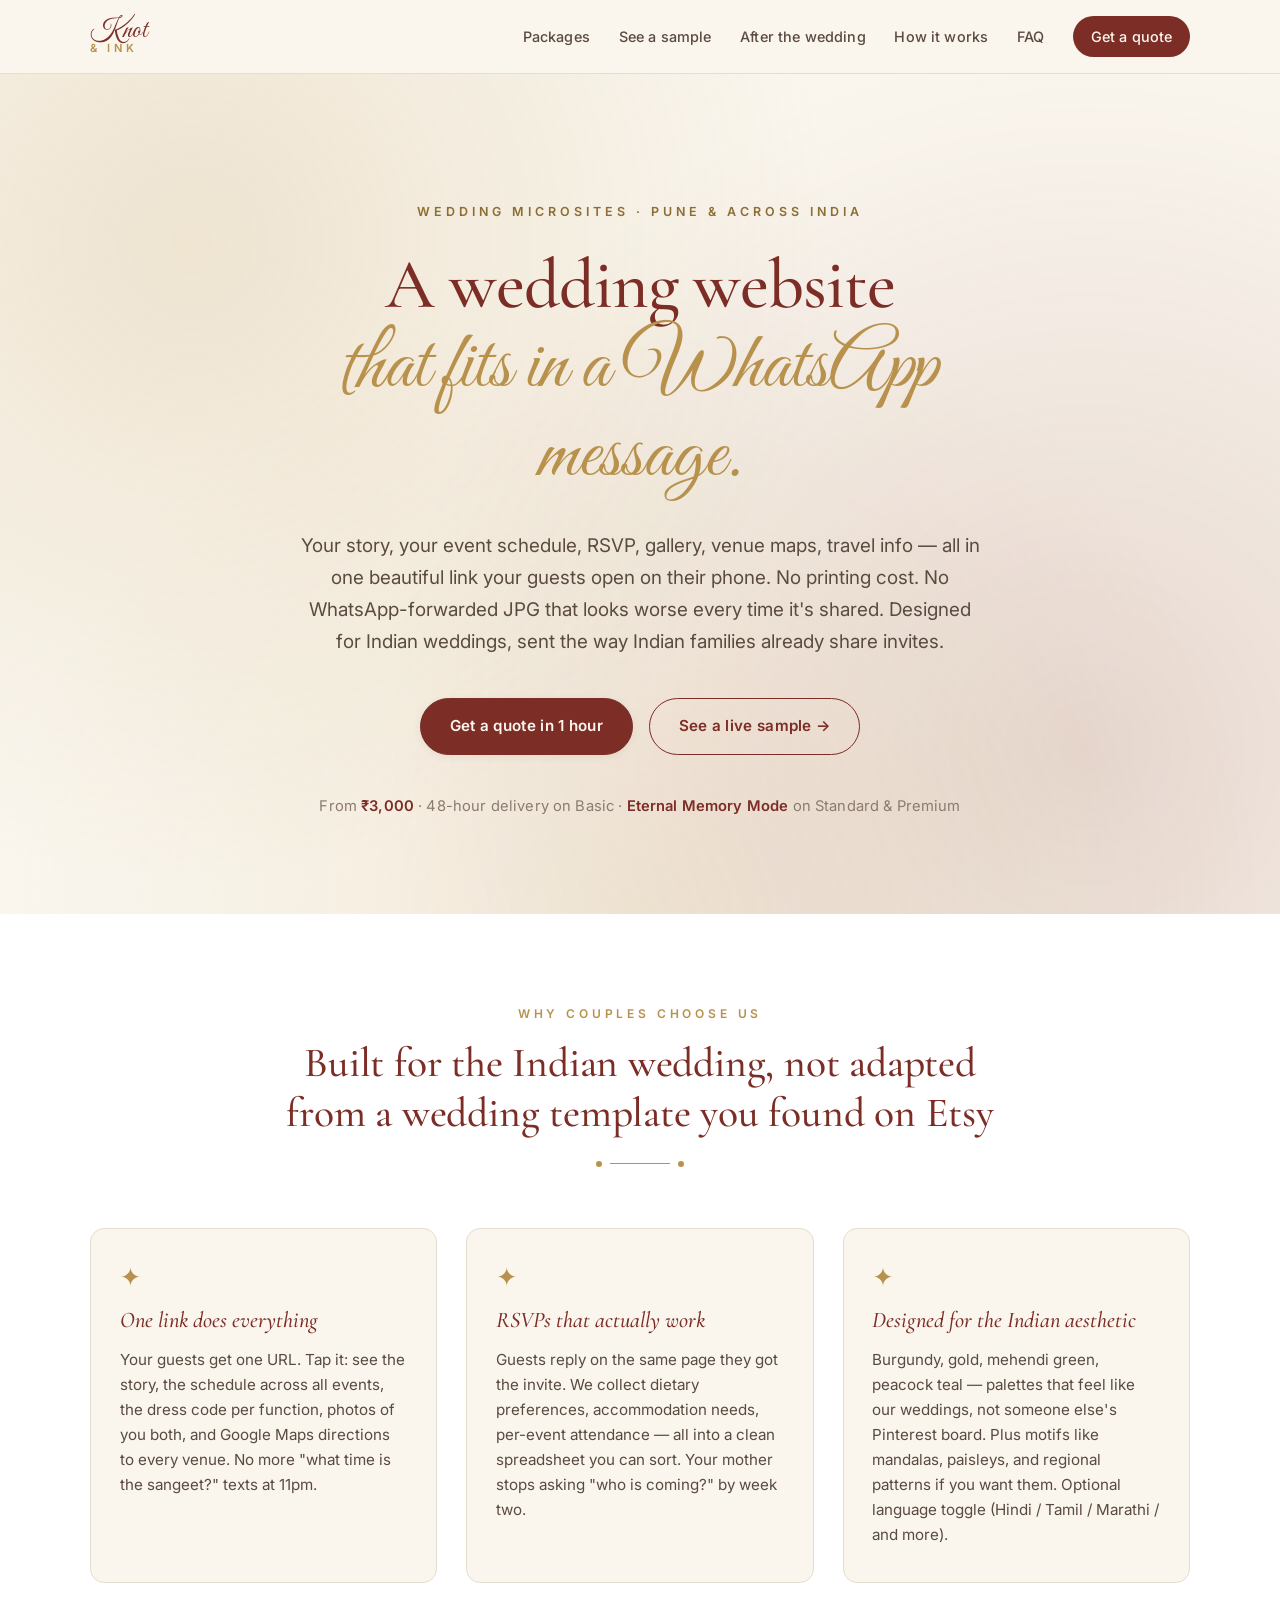
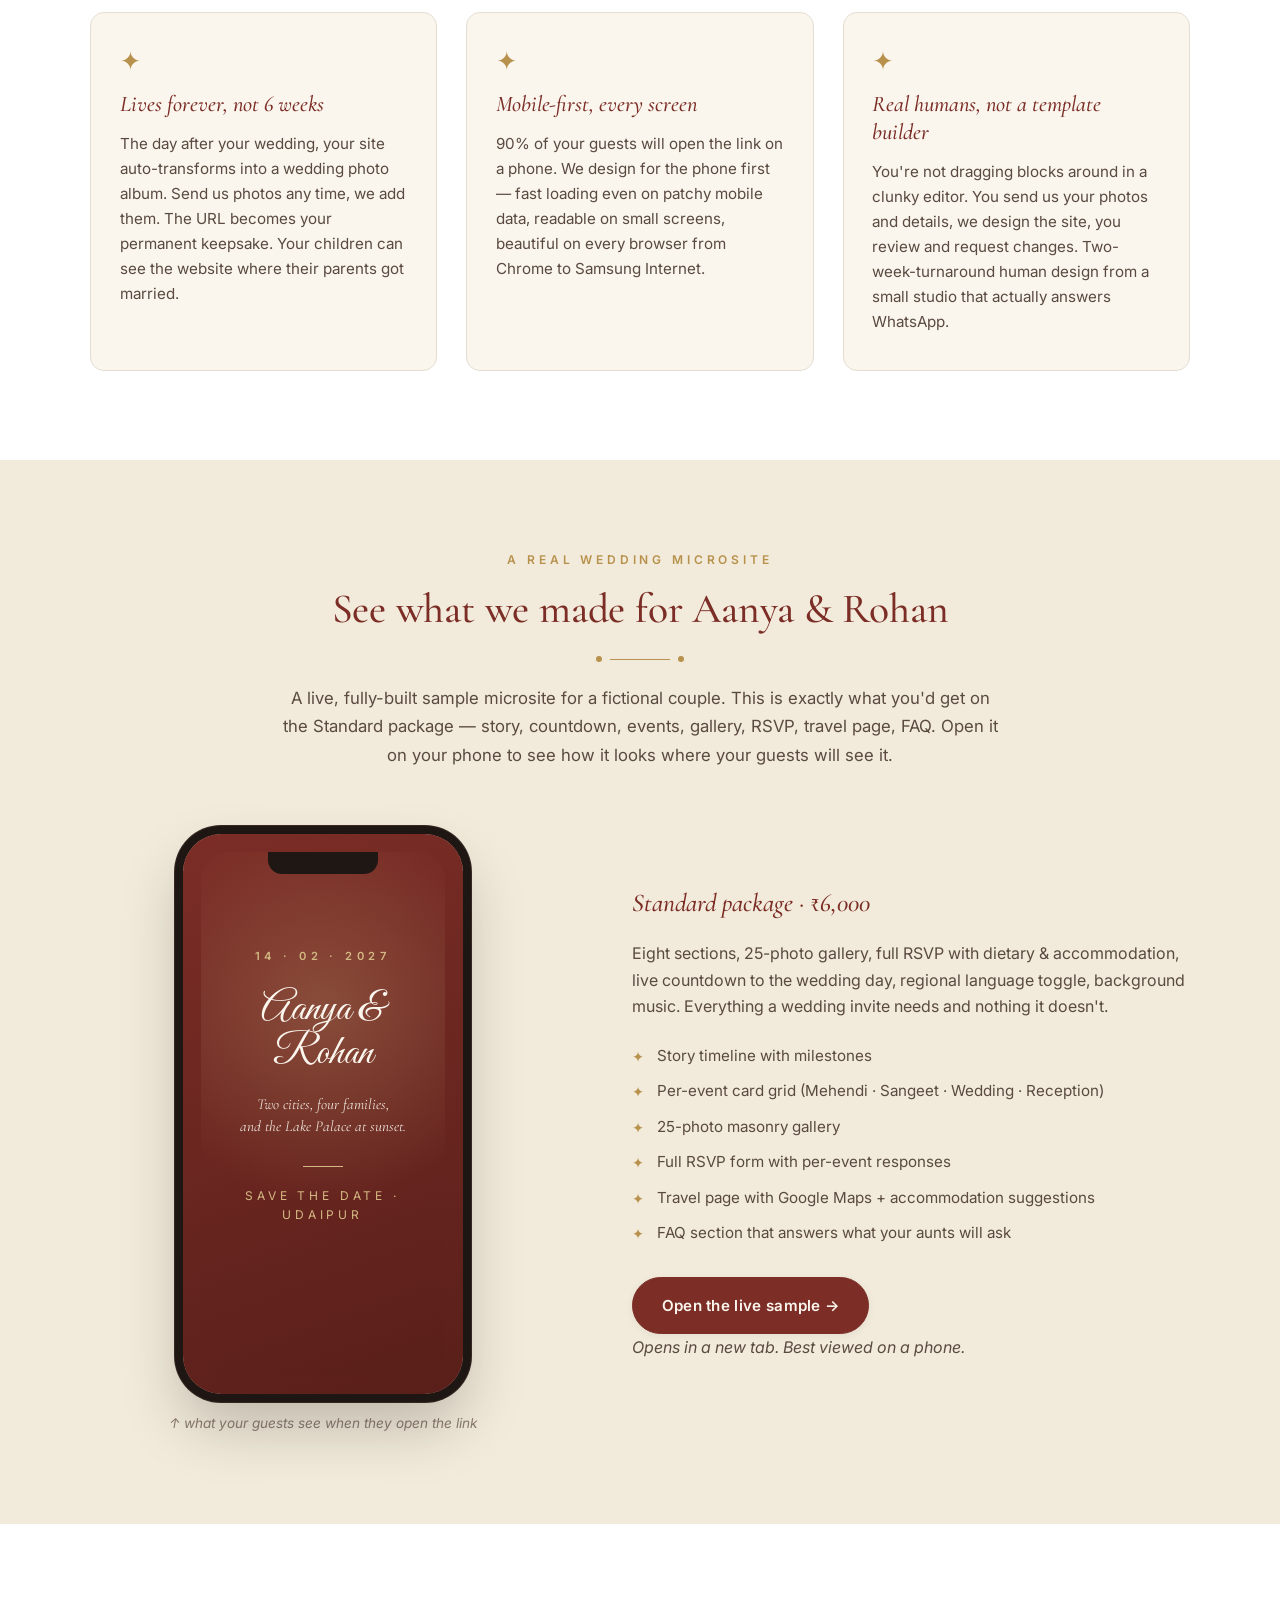
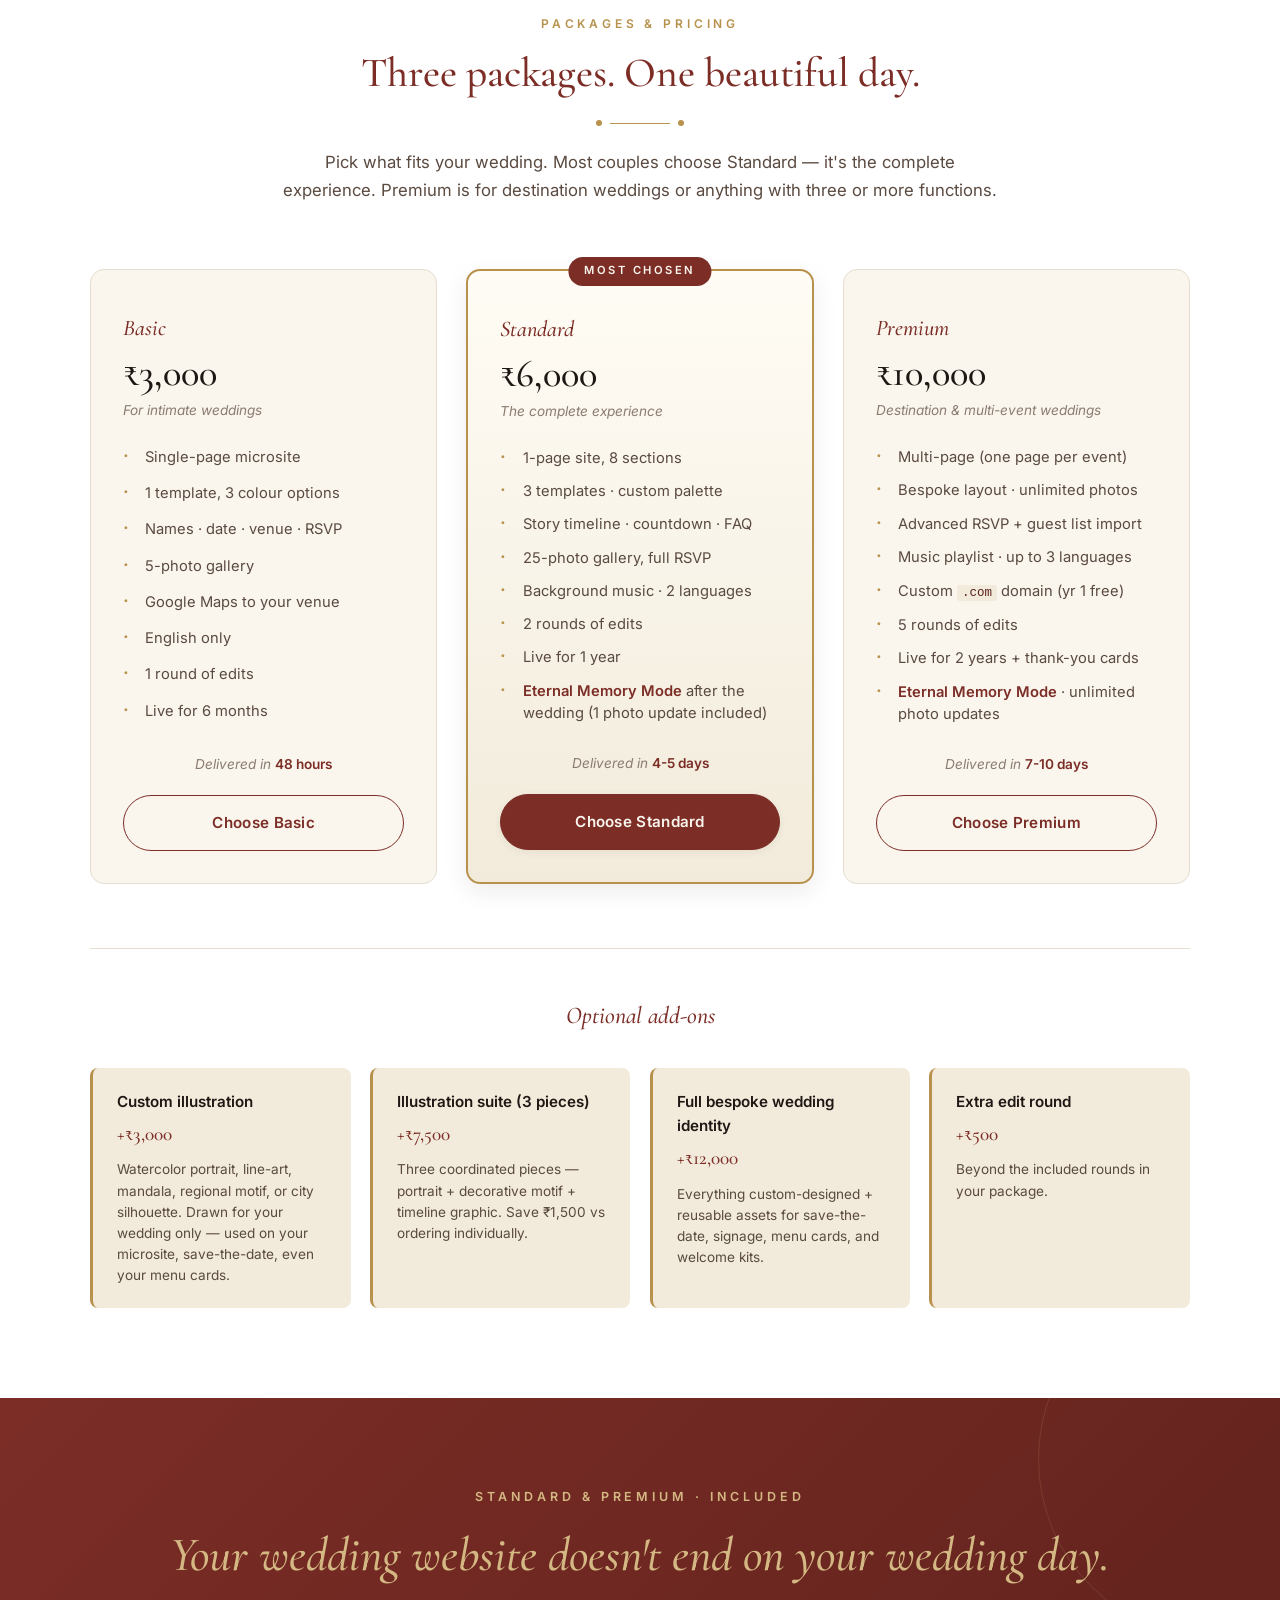
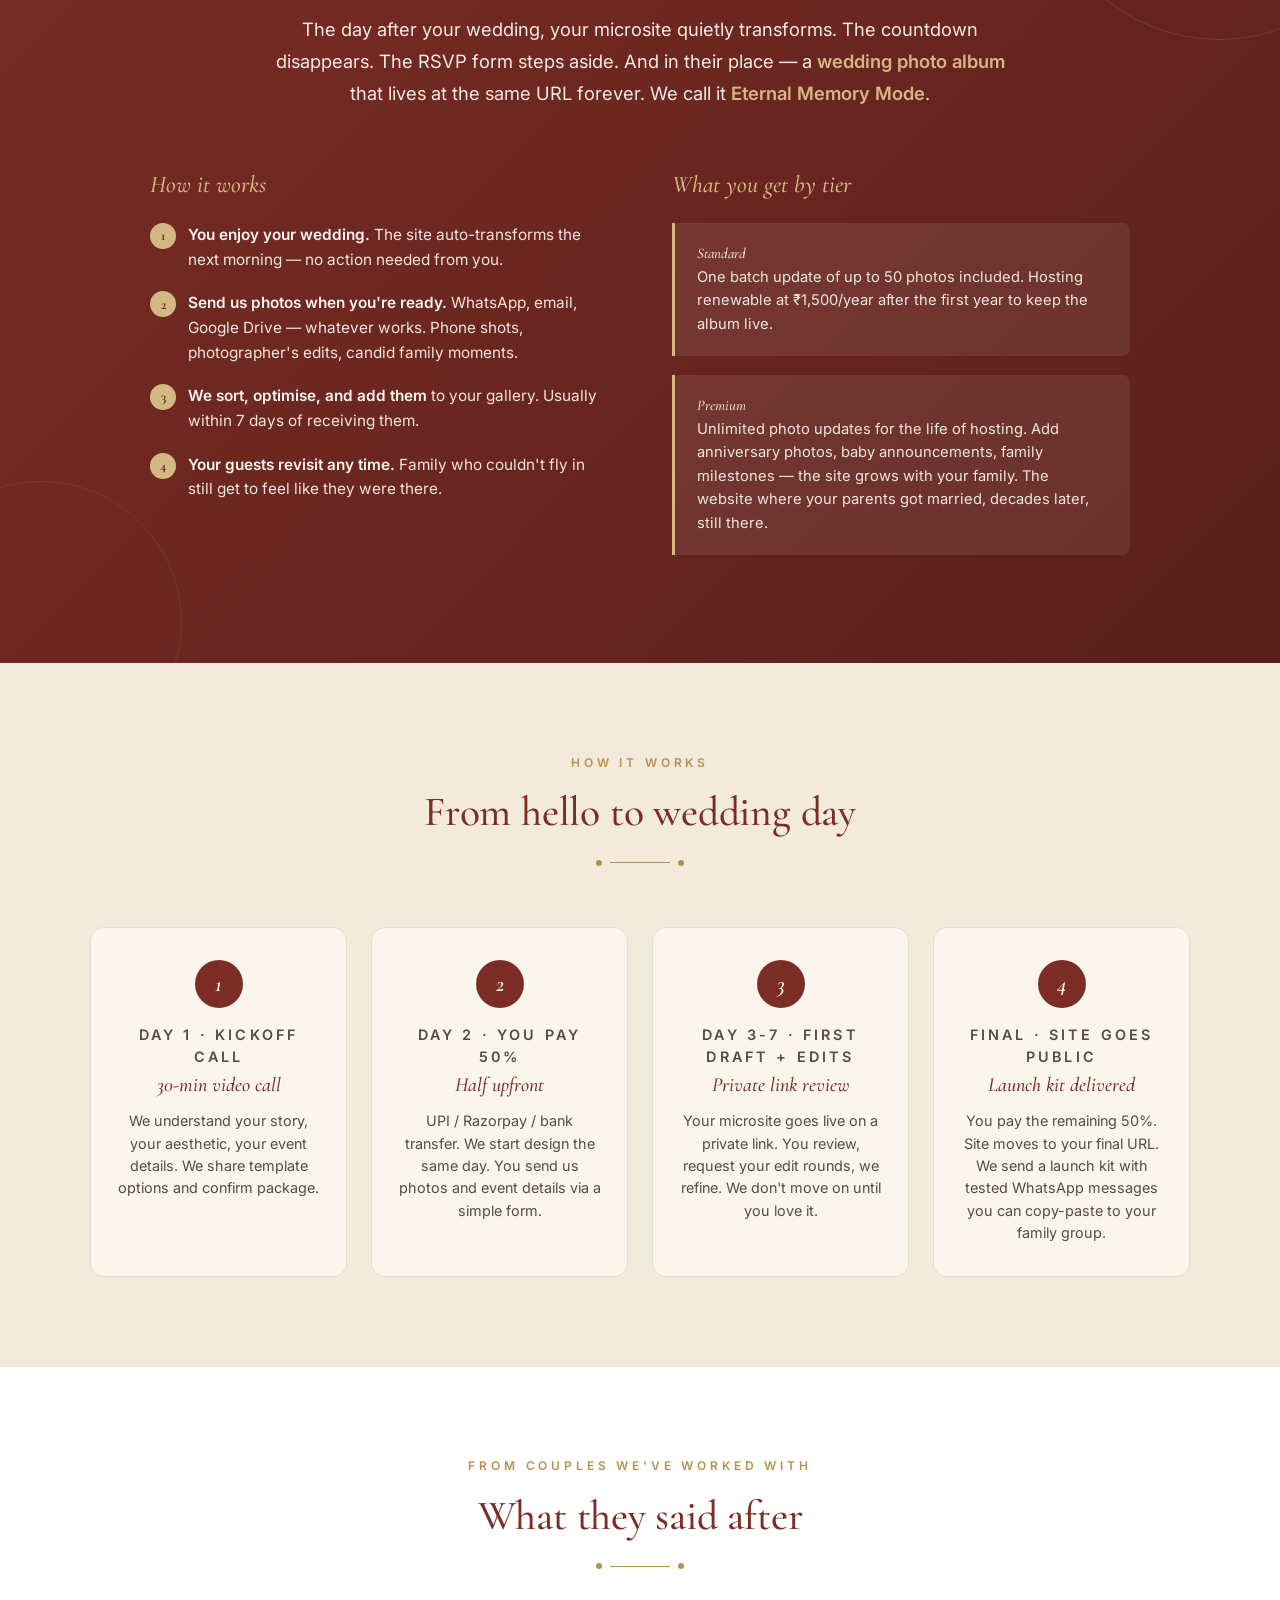
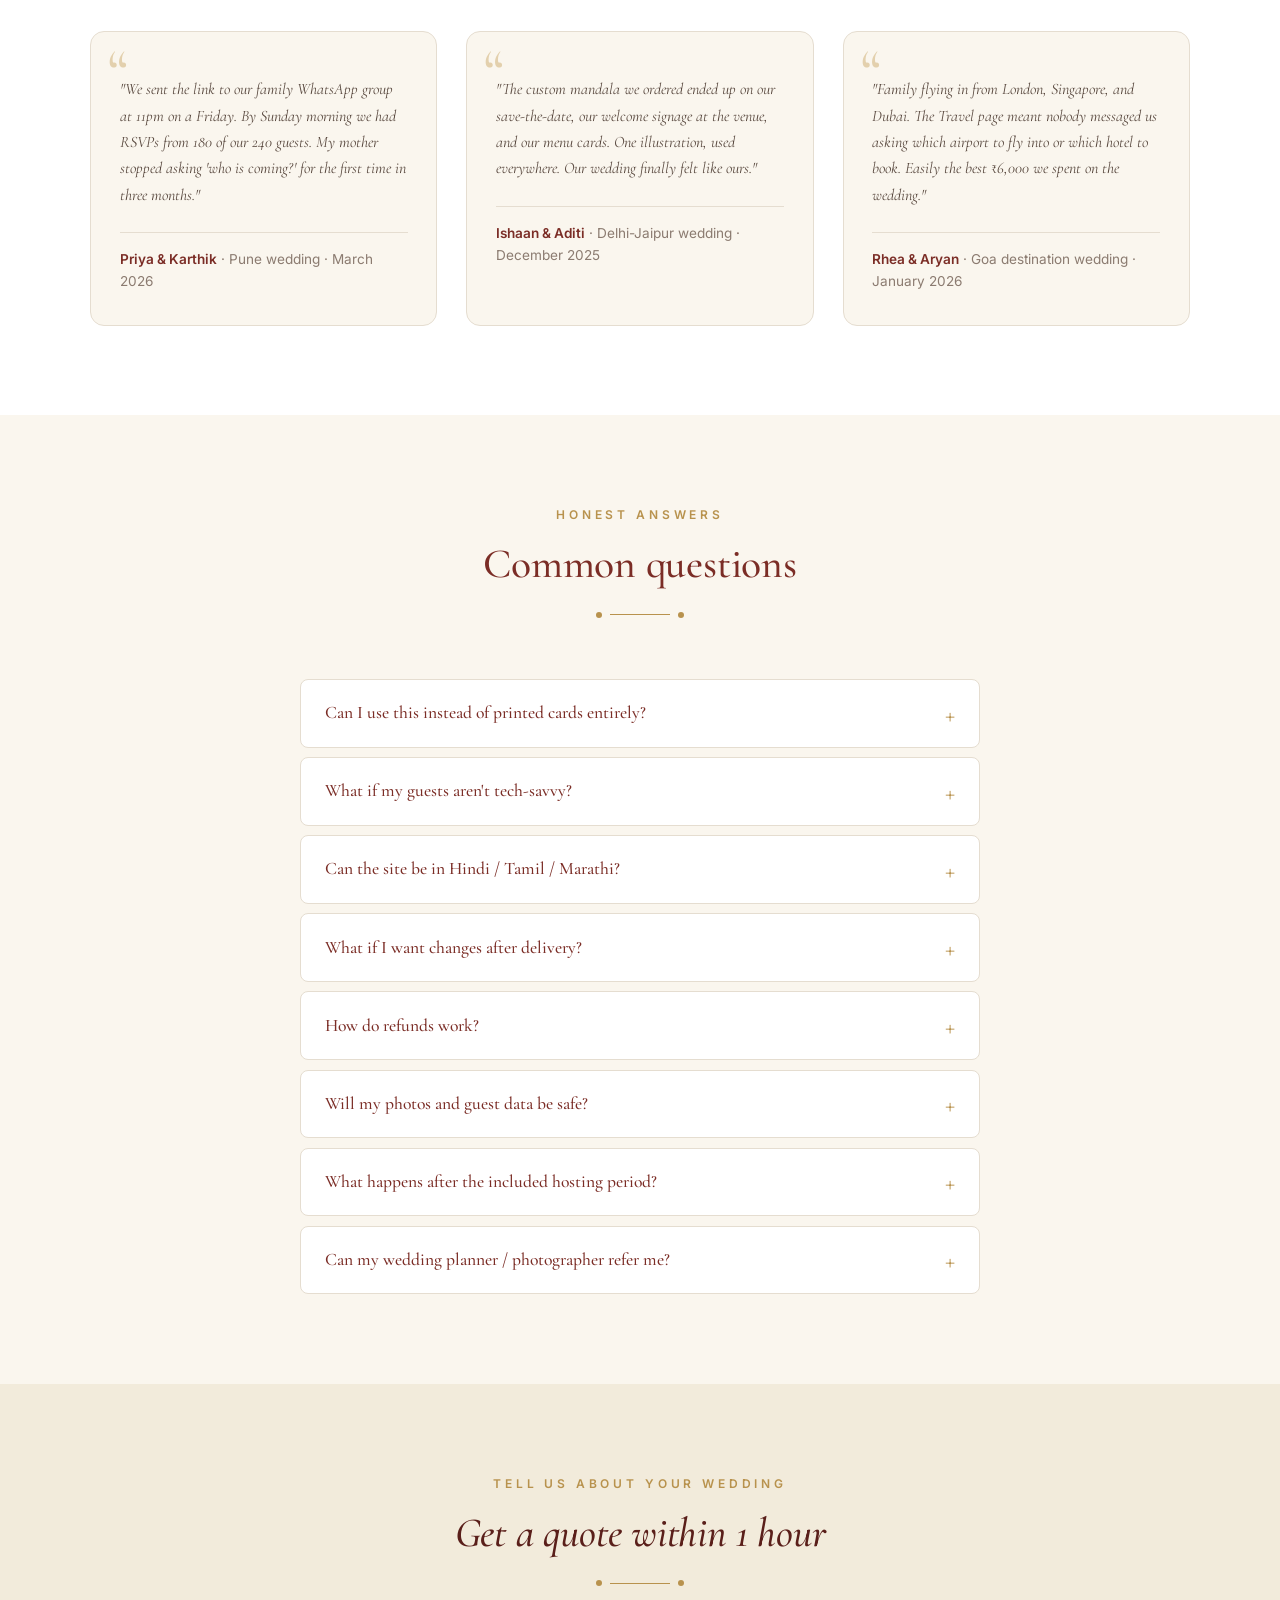
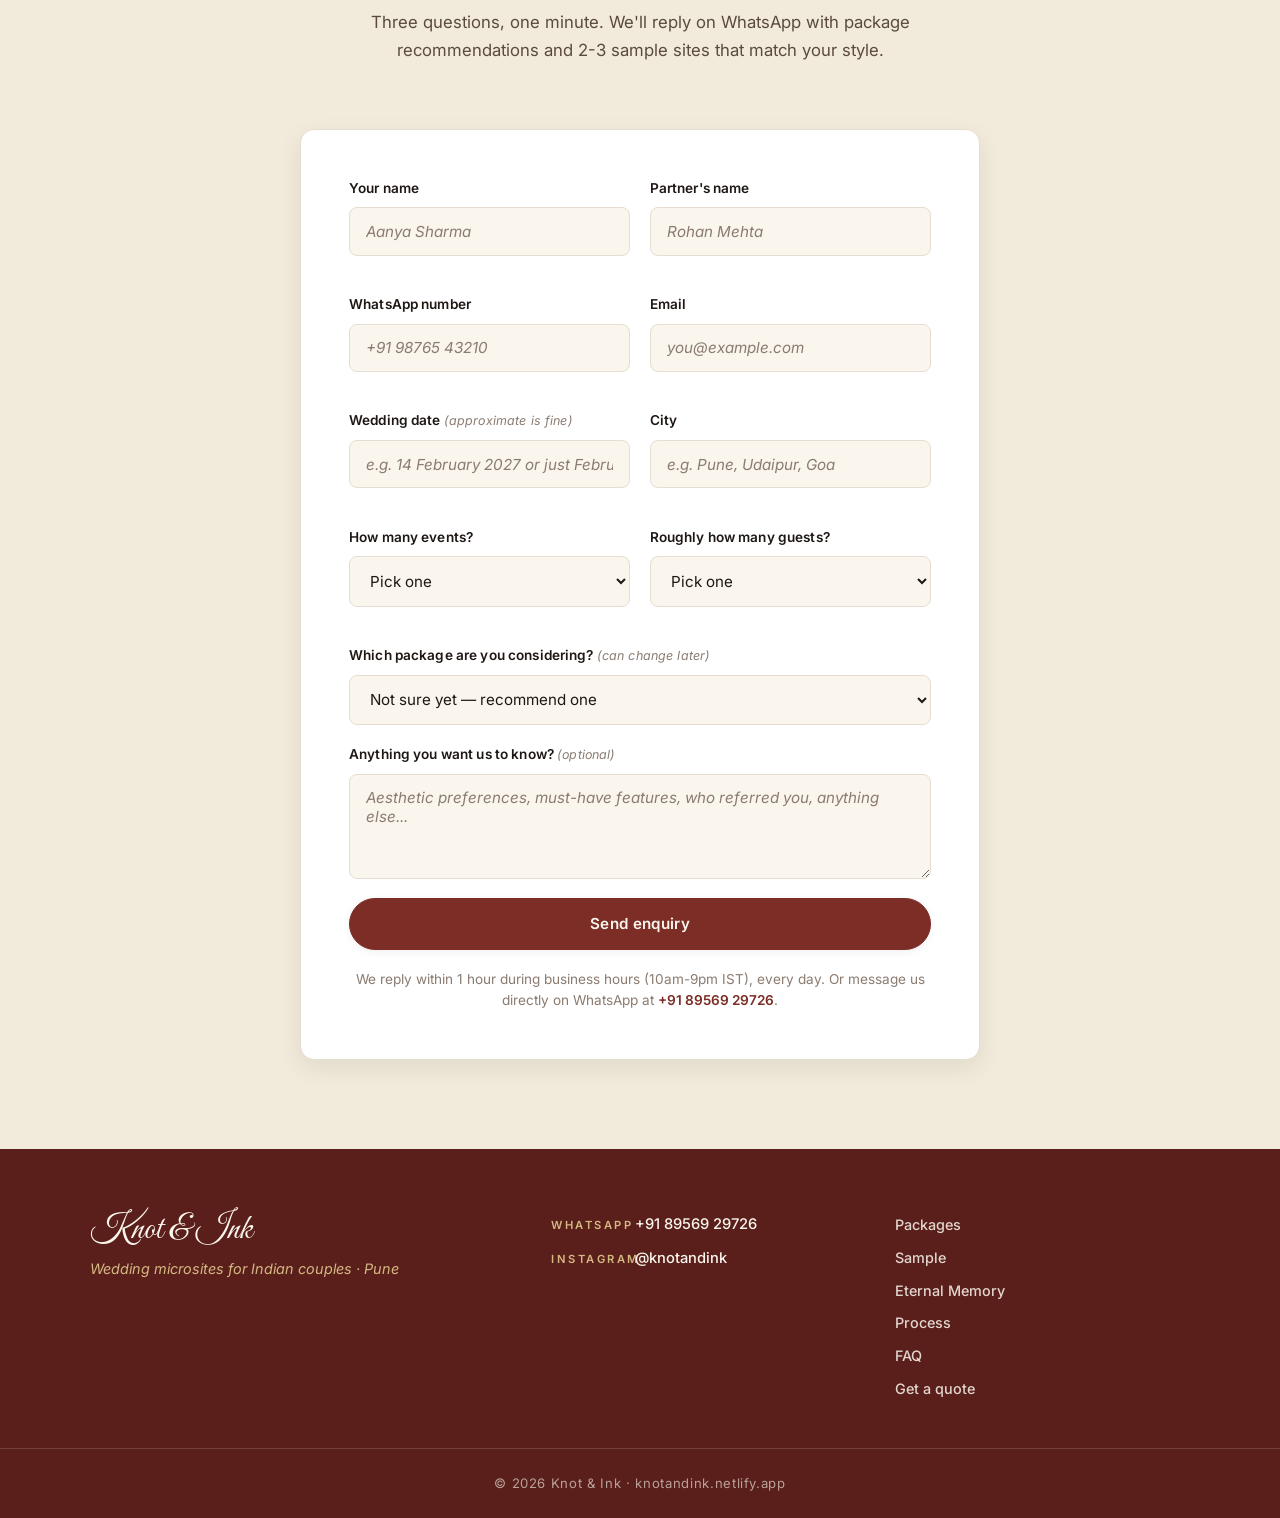
==== commit 6f395f6c: "Add Eternal Memory Mode + brand/city canonicalisation - Sample microsite auto-transforms post-weddin" ====
--- a/landing/index.html
+++ b/landing/index.html
@@ -40,7 +40,7 @@
 <section class="hero" id="top">
   <div class="hero__bg" aria-hidden="true"></div>
   <div class="wrap hero__inner">
-    <p class="hero__eyebrow">Wedding Microsites · Bangalore &amp; across India</p>
+    <p class="hero__eyebrow">Wedding Microsites · Pune &amp; across India</p>
     <h1 class="hero__title">
       A wedding website<br>
       <em>that fits in a WhatsApp message.</em>
@@ -437,7 +437,7 @@
         </label>
         <label class="field">
           <span class="field__label">City</span>
-          <input type="text" name="city" required placeholder="e.g. Bangalore, Udaipur, Goa" />
+          <input type="text" name="city" required placeholder="e.g. Pune, Udaipur, Goa" />
         </label>
       </div>
 
@@ -497,7 +497,7 @@
   <div class="wrap footer__inner">
     <div class="footer__brand">
       <p class="footer__brand-script">Knot &amp; Ink</p>
-      <p class="footer__tag">Wedding microsites for Indian couples · Bangalore</p>
+      <p class="footer__tag">Wedding microsites for Indian couples · Pune</p>
     </div>
     <div class="footer__contact">
       <p><span>WhatsApp</span> <a href="https://wa.me/918956929726">+91 89569 29726</a></p>
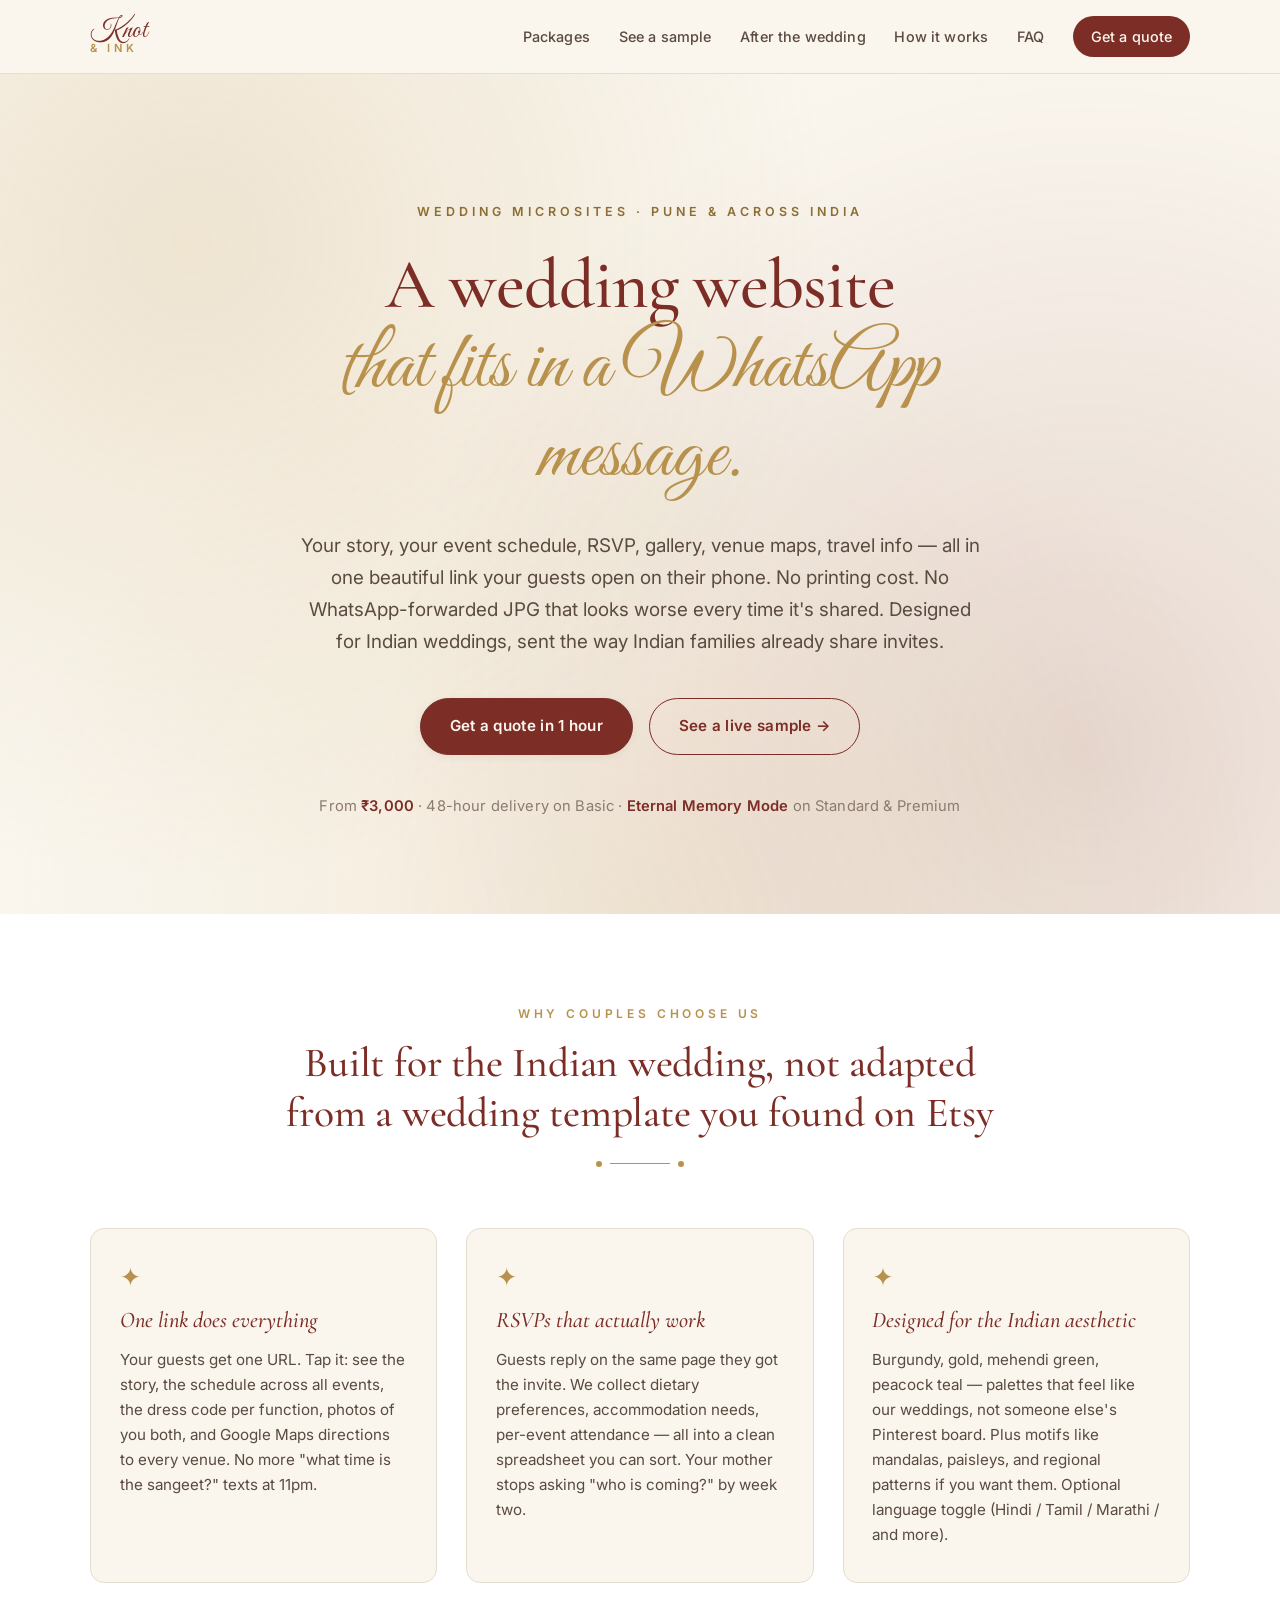
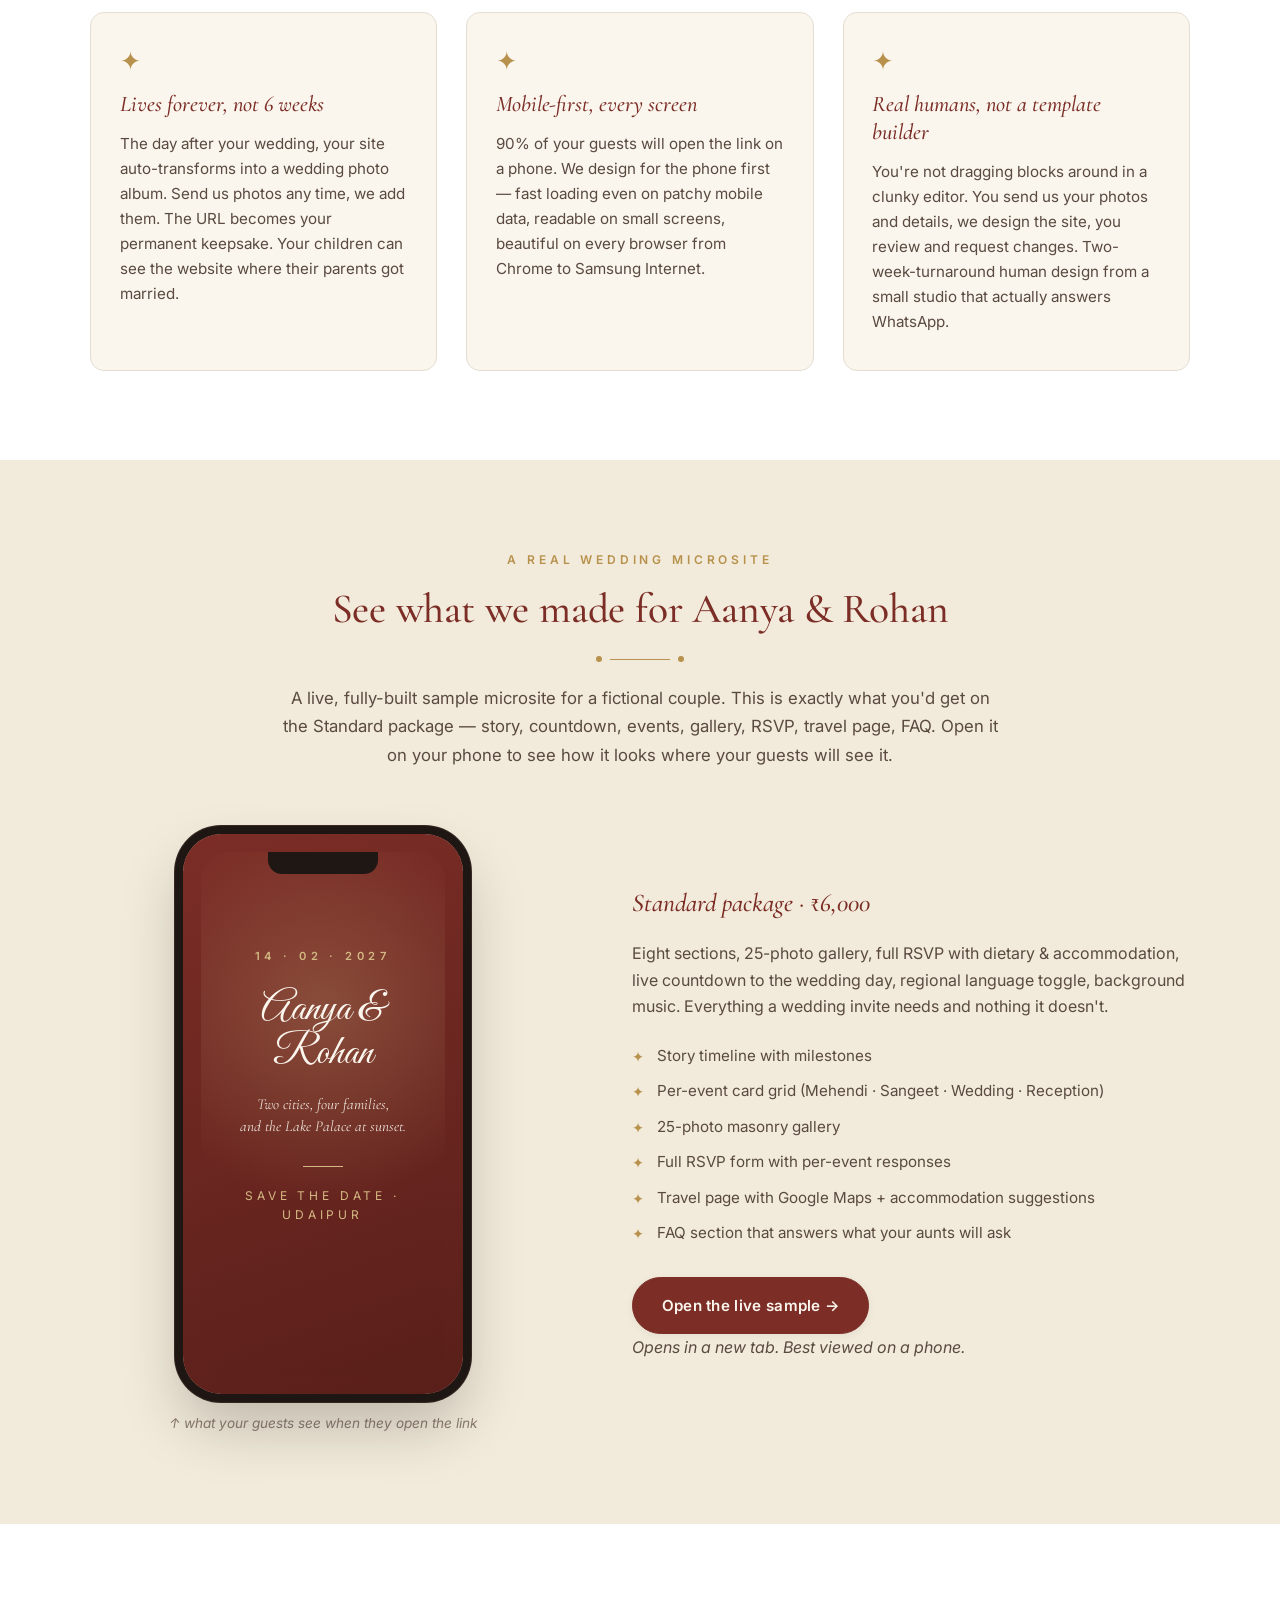
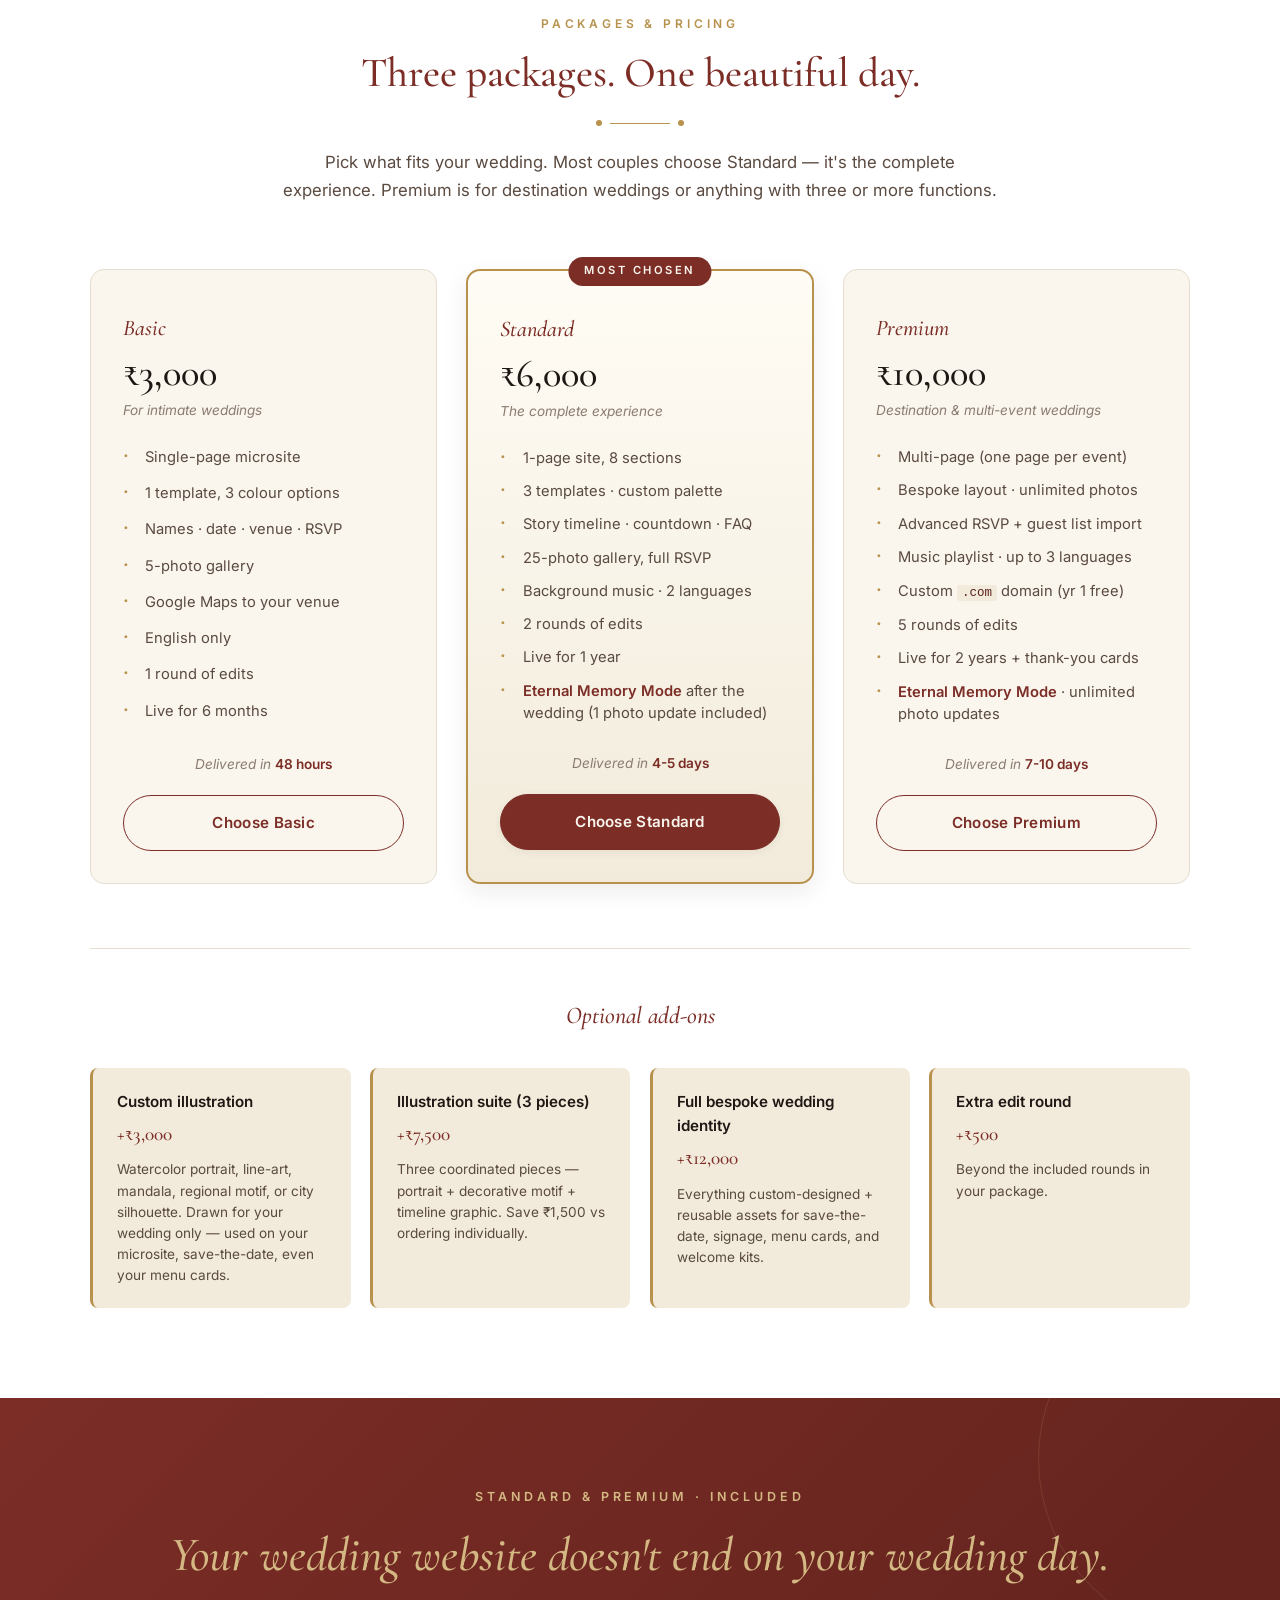
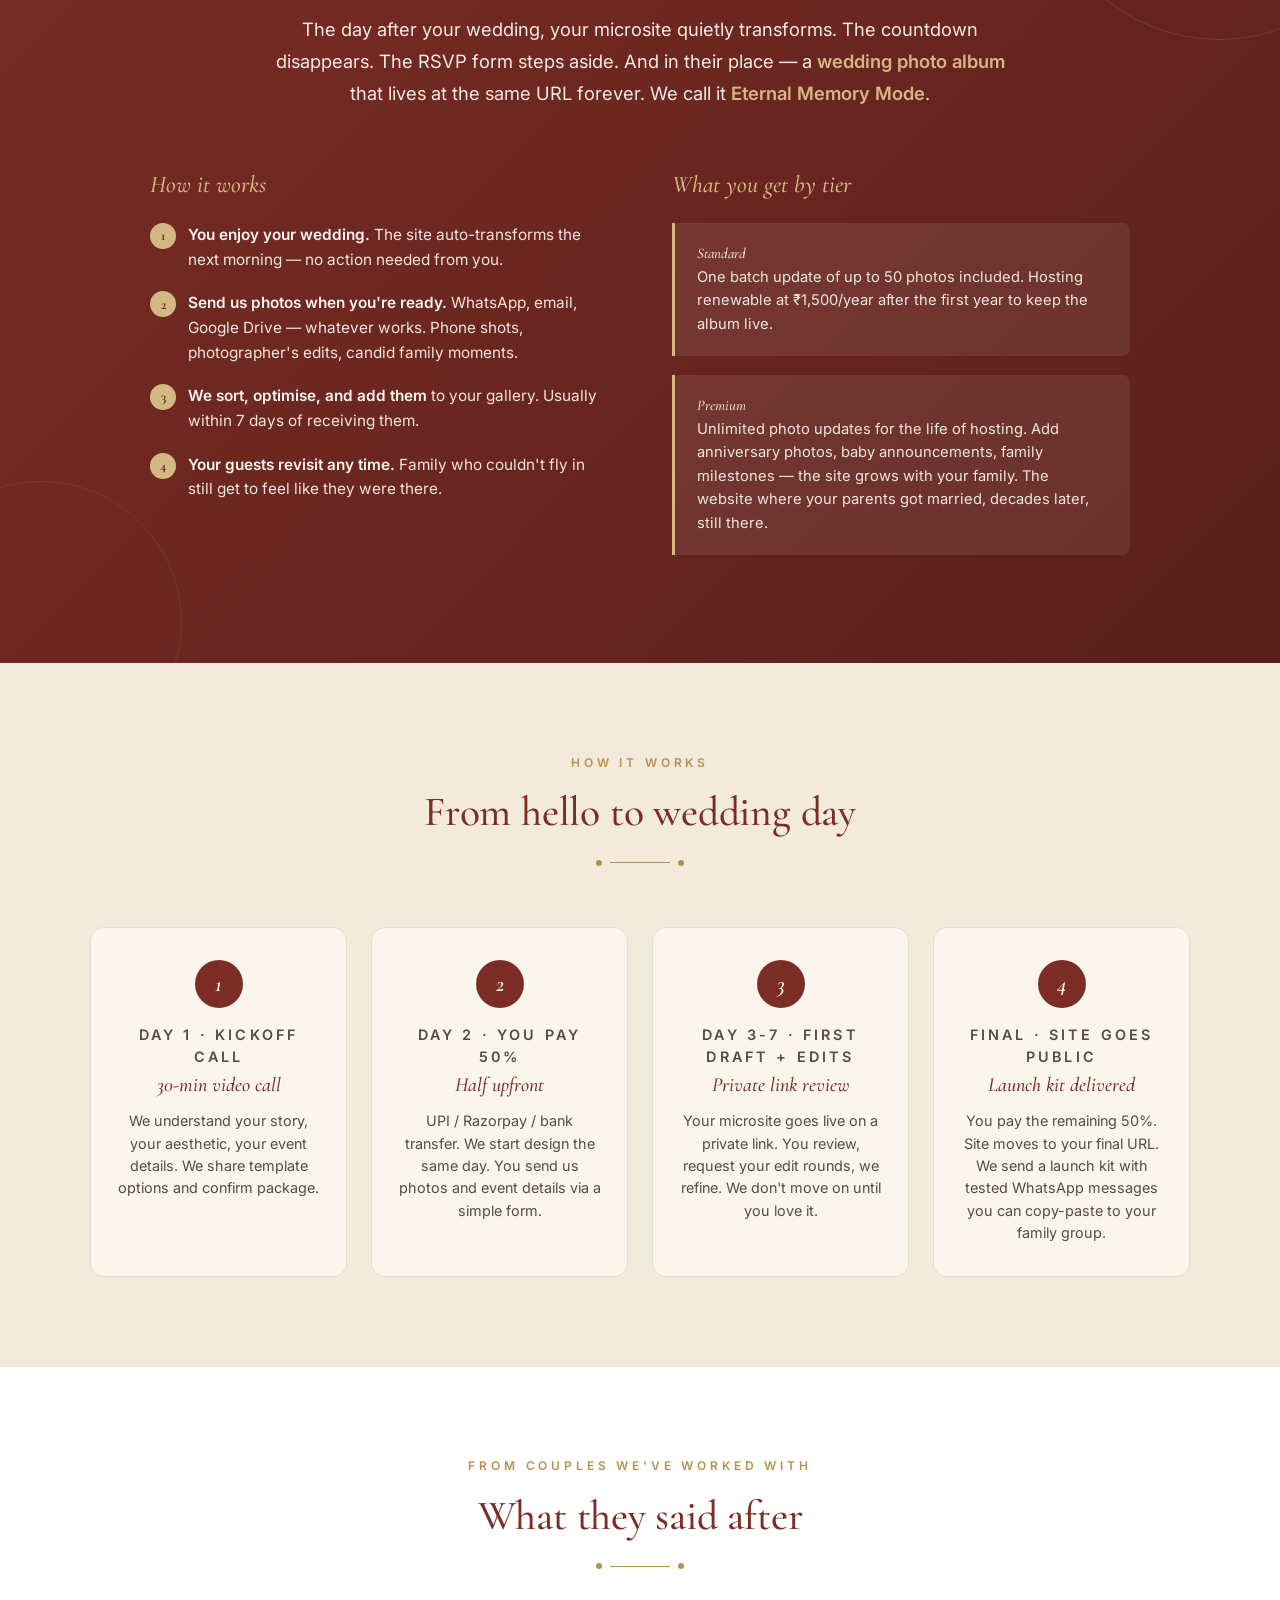
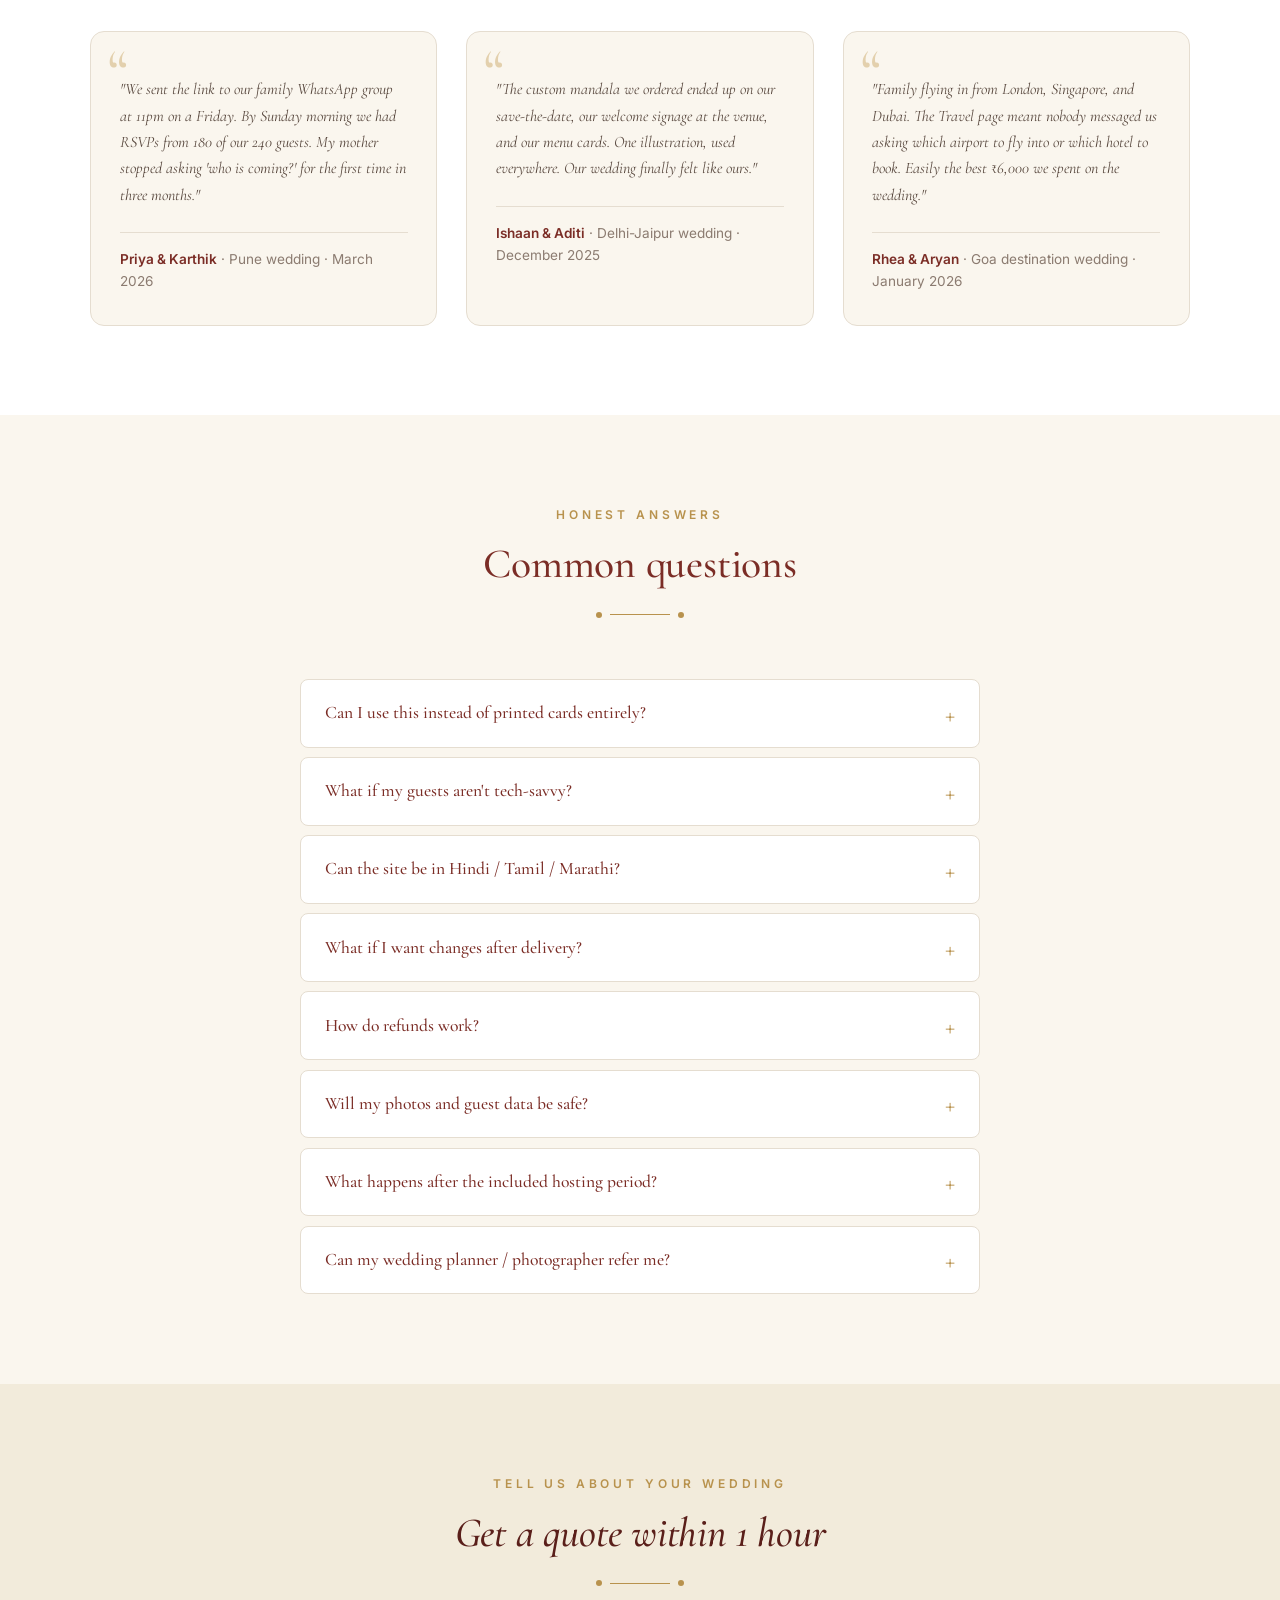
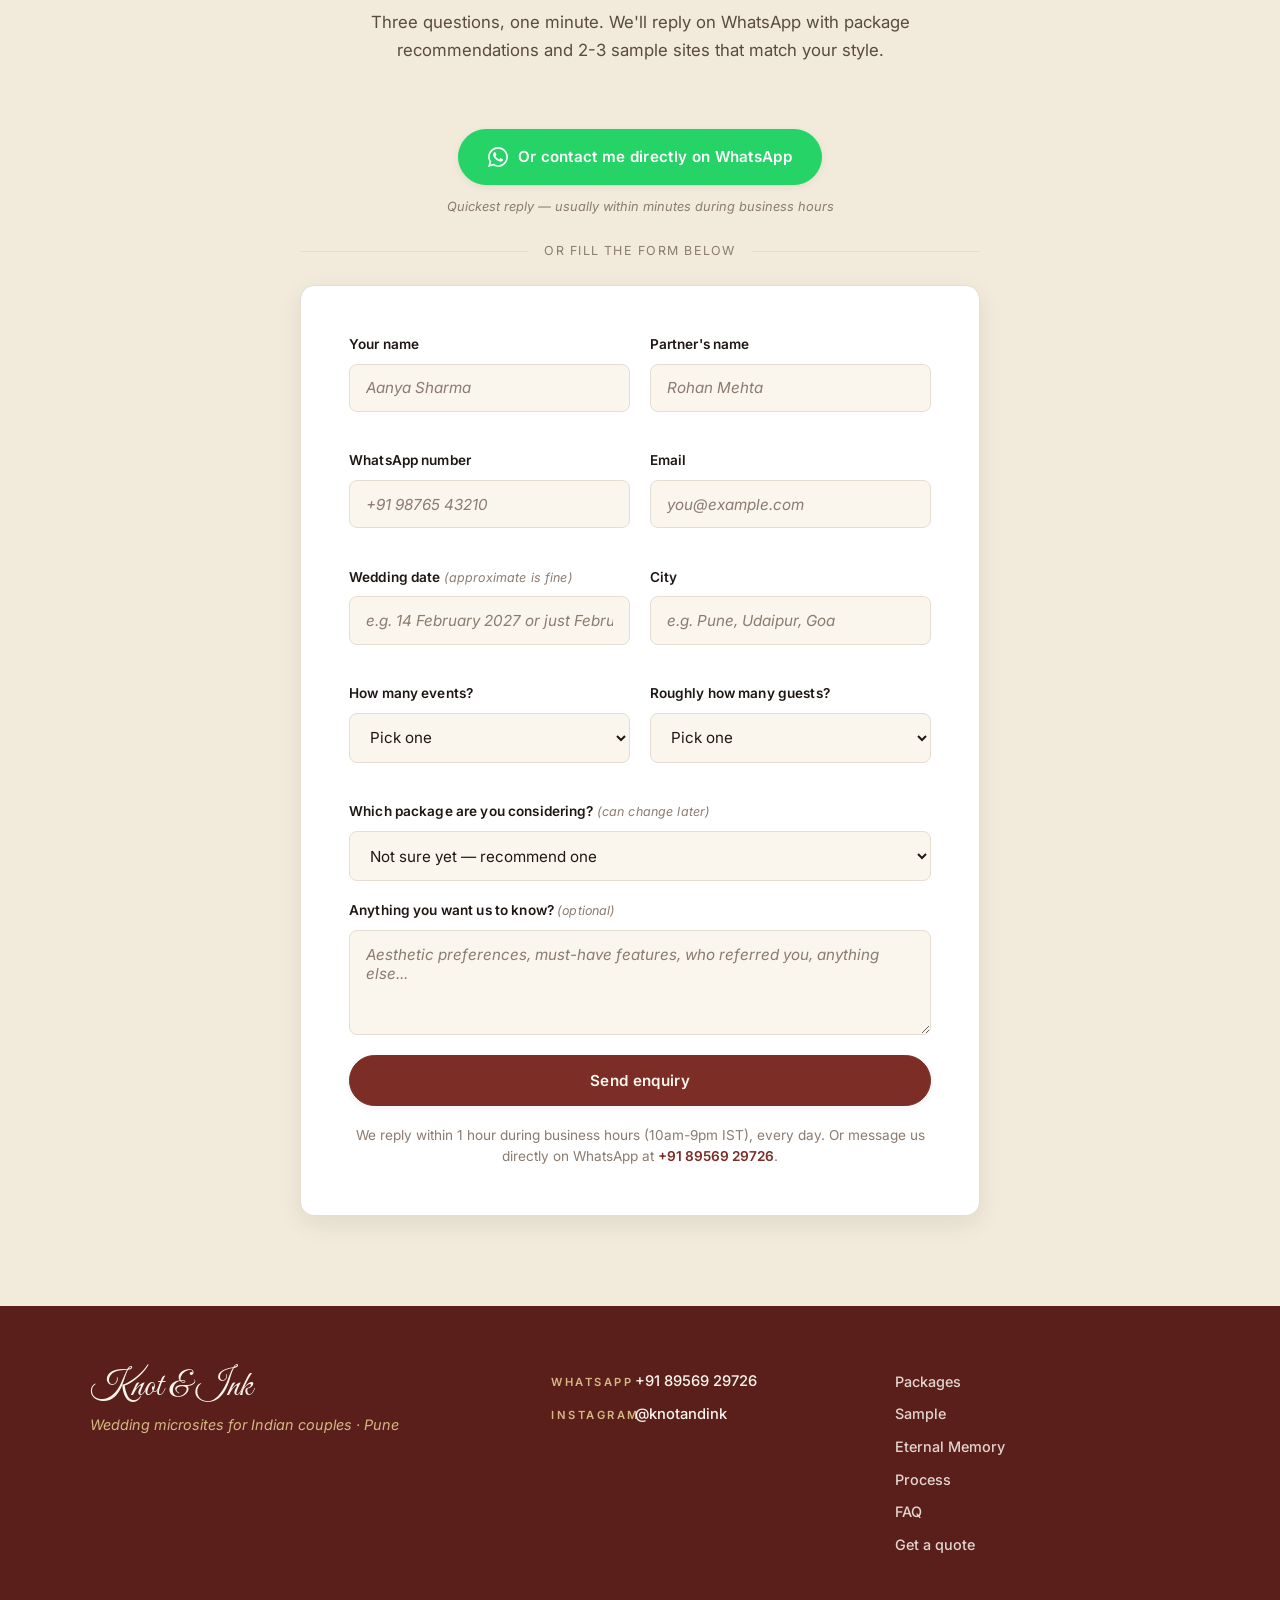
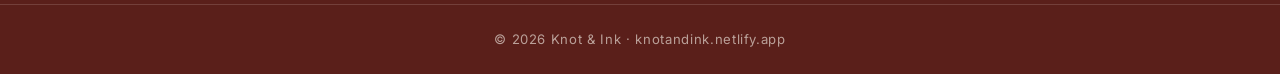
==== commit 8e3eaf26: "Add direct WhatsApp button above the enquiry form For couples who'd rather skip the questionnaire an" ====
--- a/landing/index.html
+++ b/landing/index.html
@@ -407,7 +407,21 @@
       <p class="section__intro">Three questions, one minute. We'll reply on WhatsApp with package recommendations and 2-3 sample sites that match your style.</p>
     </header>
 
-    <form class="enquire-form" id="enquireForm" novalidate>
+    <div class="enquire-direct">
+      <a href="https://wa.me/918956929726?text=Hi%20Knot%20%26%20Ink%2C%20I%27d%20like%20to%20enquire%20about%20a%20wedding%20microsite." class="btn btn--whatsapp" target="_blank" rel="noopener">
+        <svg class="btn__wa-icon" width="20" height="20" viewBox="0 0 24 24" fill="currentColor" aria-hidden="true"><path d="M.057 24l1.687-6.163c-1.041-1.804-1.588-3.849-1.587-5.946.003-6.556 5.338-11.891 11.893-11.891 3.181.001 6.167 1.24 8.413 3.488 2.245 2.248 3.481 5.236 3.48 8.414-.003 6.557-5.338 11.892-11.893 11.892-1.99-.001-3.951-.5-5.688-1.448l-6.305 1.654zm6.597-3.807c1.676.995 3.276 1.591 5.392 1.592 5.448 0 9.886-4.434 9.889-9.885.002-5.462-4.415-9.89-9.881-9.892-5.452 0-9.887 4.434-9.889 9.884-.001 2.225.651 3.891 1.746 5.634l-.999 3.648 3.742-.981zm11.387-5.464c-.074-.124-.272-.198-.57-.347-.297-.149-1.758-.868-2.031-.967-.272-.099-.47-.149-.669.149-.198.297-.768.967-.941 1.165-.173.198-.347.223-.644.074-.297-.149-1.255-.462-2.39-1.475-.883-.788-1.48-1.761-1.653-2.059-.173-.297-.018-.458.13-.606.134-.133.297-.347.446-.521.151-.172.2-.296.3-.495.099-.198.05-.372-.025-.521-.075-.149-.669-1.612-.916-2.207-.242-.579-.487-.501-.669-.51l-.57-.01c-.198 0-.52.074-.792.372s-1.04 1.016-1.04 2.479 1.065 2.876 1.213 3.074c.149.198 2.095 3.2 5.076 4.487.709.306 1.263.489 1.694.626.712.226 1.36.194 1.872.118.571-.085 1.758-.719 2.006-1.413.248-.695.248-1.29.173-1.414z"/></svg>
+        Or contact me directly on WhatsApp
+      </a>
+      <p class="enquire-direct__note">Quickest reply — usually within minutes during business hours</p>
+    </div>
+
+    <p class="enquire-divider"><span>or fill the form below</span></p>
+
+    <form class="enquire-form" id="enquireForm" name="enquiry" method="POST" data-netlify="true" data-netlify-honeypot="bot-field" novalidate>
+      <input type="hidden" name="form-name" value="enquiry" />
+      <p class="enquire-form__hp" hidden>
+        <label>Don't fill this out if you're human: <input name="bot-field" /></label>
+      </p>
       <div class="form-row form-row--two">
         <label class="field">
           <span class="field__label">Your name</span>
--- a/landing/styles.css
+++ b/landing/styles.css
@@ -1019,6 +1019,62 @@
   padding: var(--pad-section) 0;
   background: var(--cream-warm);
 }
+
+/* Direct-WhatsApp shortcut — sits above the form for couples who'd rather
+   skip the questionnaire and start a chat. WhatsApp green (#25D366) is
+   universally recognised on the channel; the colour break from the
+   burgundy/cream brand palette is intentional — it signals "different
+   path" rather than another brand button. */
+.enquire-direct {
+  text-align: center;
+  margin-bottom: 1.5rem;
+}
+.enquire-direct__note {
+  font-size: 0.8rem;
+  color: var(--ink-faint);
+  margin: 0.7rem 0 0;
+  font-style: italic;
+}
+.btn--whatsapp {
+  background: #25D366;
+  color: white;
+  border-color: #25D366;
+  box-shadow: var(--shadow-sm);
+  display: inline-flex;
+  align-items: center;
+  gap: 0.6rem;
+}
+.btn--whatsapp:hover {
+  background: #128C7E;
+  border-color: #128C7E;
+  color: white;
+  transform: translateY(-1px);
+  box-shadow: var(--shadow-md);
+}
+.btn__wa-icon { flex-shrink: 0; }
+
+/* "or fill the form below" divider line + label */
+.enquire-divider {
+  display: flex;
+  align-items: center;
+  gap: 1rem;
+  margin: 0 0 1.5rem;
+  text-align: center;
+}
+.enquire-divider::before,
+.enquire-divider::after {
+  content: '';
+  flex: 1;
+  height: 1px;
+  background: var(--line);
+}
+.enquire-divider span {
+  font-size: 0.78rem;
+  color: var(--ink-faint);
+  letter-spacing: 0.1em;
+  text-transform: uppercase;
+}
+
 .enquire-form {
   background: white;
   border-radius: var(--radius-lg);
